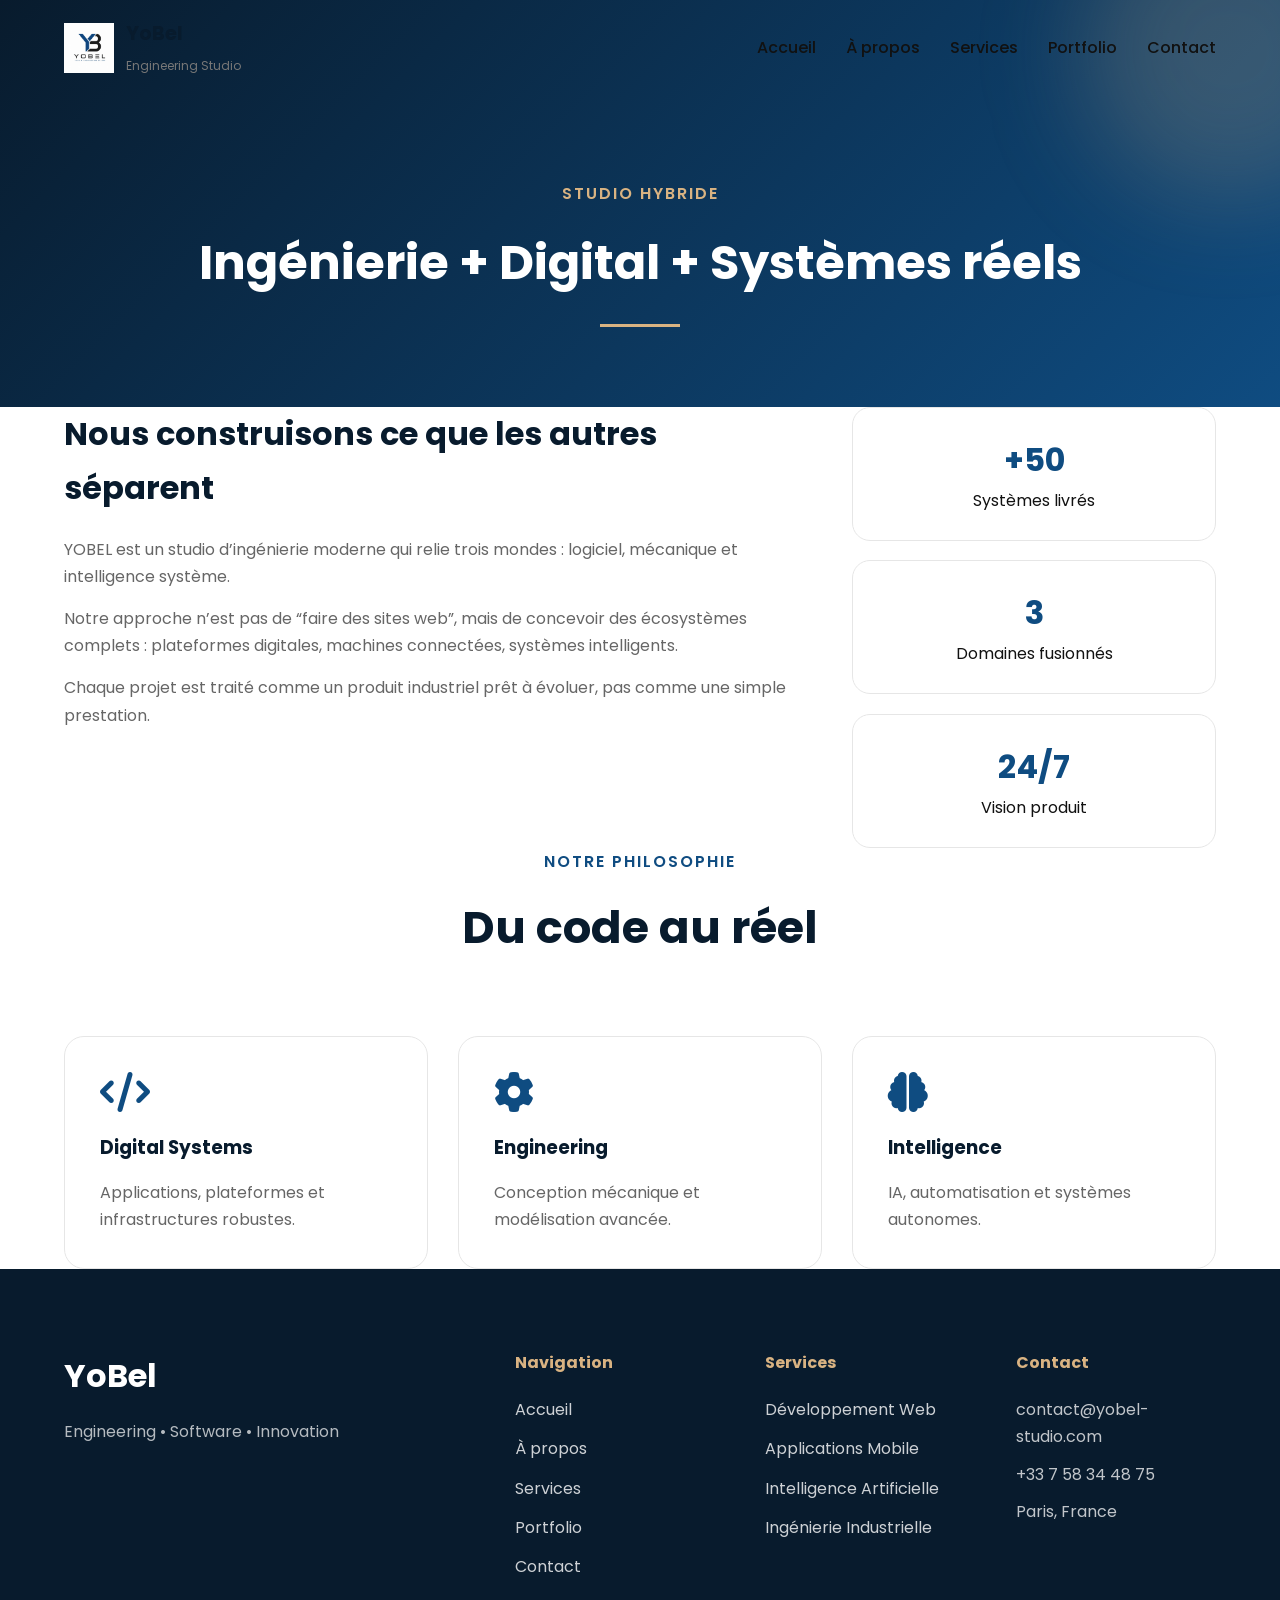
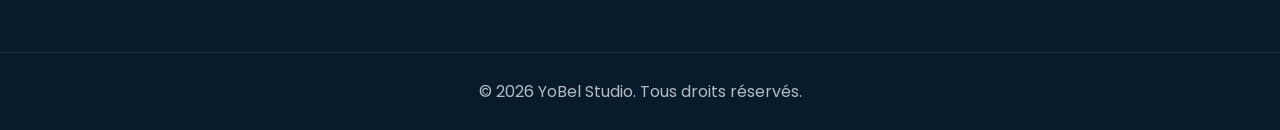
==== html/about.html @ 3b8155a0 "Initial commit" ====
<!DOCTYPE html>

<html lang="fr">

<head>

<meta charset="UTF-8">

<meta name="viewport" content="width=device-width, initial-scale=1.0">

<title>À propos | YoBel Studio</title>

<link href="https://fonts.googleapis.com/css2?family=Poppins:wght@300;400;500;600;700&display=swap" rel="stylesheet">

<link rel="stylesheet" href="https://cdnjs.cloudflare.com/ajax/libs/font-awesome/6.4.0/css/all.min.css">

<link rel="stylesheet" href="../css/style.css">

</head>

<body>

<header class="navbar">

    <div class="container nav-container">

        <a href="../index.html" class="logo">

            <div class="logo-icon">
                <img src="../img/YoBel.jpeg" alt="YoBel logo">
            </div>
            <div class="logo-text">
                <h3>YoBel</h3>
                <span>Engineering Studio</span>
            </div>

        </a>

        <div class="menu-toggle" id="mobile-menu">

            <span></span><span></span><span></span>

        </div>

        <nav class="nav-menu">

            <a href="../index.html" class="nav-link">Accueil</a>

            <a href="about.html" class="nav-link active">À propos</a>

            <a href="services.html" class="nav-link">Services</a>

            <a href="portfolio.html" class="nav-link">Portfolio</a>

            <a href="contact.html" class="nav-link contact-btn">Contact</a>

        </nav>

    </div>

</header>

<section class="page-header-section">

    <div class="container">

        <span class="section-subtitle">Studio hybride</span>

        <h2>Ingénierie + Digital + Systèmes réels</h2>

        <div class="line"></div>

    </div>

</section>

<section class="content-section">

    <div class="container about-grid">

        <div class="about-block reveal">

            <h3>Nous construisons ce que les autres séparent</h3>

            <p>YOBEL est un studio d’ingénierie moderne qui relie trois mondes : logiciel, mécanique et intelligence système.</p>

            <p>Notre approche n’est pas de “faire des sites web”, mais de concevoir des écosystèmes complets : plateformes digitales, machines connectées, systèmes intelligents.</p>

            <p>Chaque projet est traité comme un produit industriel prêt à évoluer, pas comme une simple prestation.</p>

        </div>

        <div class="stats-side">

            <div class="stat-card reveal">

                <div class="stat-num">+50</div>

                <p>Systèmes livrés</p>

            </div>

            <div class="stat-card reveal">

                <div class="stat-num">3</div>

                <p>Domaines fusionnés</p>

            </div>

            <div class="stat-card reveal">

                <div class="stat-num">24/7</div>

                <p>Vision produit</p>

            </div>

        </div>

    </div>

</section>

<section class="content-section">

    <div class="container">

        <div class="section-title">

            <span>Notre philosophie</span>

            <h2>Du code au réel</h2>

        </div>

        <div class="expertise-grid">

            <div class="expertise-card reveal">

                <i class="fa-solid fa-code"></i>

                <h3>Digital Systems</h3>

                <p>Applications, plateformes et infrastructures robustes.</p>

            </div>

            <div class="expertise-card reveal">

                <i class="fa-solid fa-gear"></i>

                <h3>Engineering</h3>

                <p>Conception mécanique et modélisation avancée.</p>

            </div>

            <div class="expertise-card reveal">

                <i class="fa-solid fa-brain"></i>

                <h3>Intelligence</h3>

                <p>IA, automatisation et systèmes autonomes.</p>

            </div>

        </div>

    </div>

</section>

<footer>

    <div class="container footer-container">

        <div class="footer-brand">

            <h2>YoBel</h2>

            <p>

                Engineering • Software • Innovation

            </p>

        </div>

        <div class="footer-links">

            <h4>Navigation</h4>

            <a href="../index.html">Accueil</a>

            <a href="about.html">À propos</a>

            <a href="services.html">Services</a>

            <a href="portfolio.html">Portfolio</a>

            <a href="contact.html">Contact</a>

        </div>

        <div class="footer-links">

            <h4>Services</h4>

            <a href="#">Développement Web</a>

            <a href="#">Applications Mobile</a>

            <a href="#">Intelligence Artificielle</a>

            <a href="#">Ingénierie Industrielle</a>

        </div>

        <div class="footer-links">

            <h4>Contact</h4>

            <p>contact@yobel-studio.com</p>

            <p>+33 7 58 34 48 75</p>

            <p>Paris, France</p>

        </div>

    </div>

    <div class="footer-bottom">

        <p>© 2026 YoBel Studio. Tous droits réservés.</p>

    </div>

</footer>

<script src="../js/main.js"></script>

</body>

</html>
---- css/style.css ----
/* =======================================================
 YOBEL ENGINEERING & DIGITAL STUDIO

   GLOBAL STYLES

======================================================= */

/* =========================

   VARIABLES

========================= */

:root{

    --primary-blue:#0F4C81;

    --secondary-blue:#163A5F;

    --dark-blue:#081B2D;

    --black:#111111;

    --dark:#1A1A1A;

    --white:#FFFFFF;

    --beige:#D9B382;

    --light-beige:#F7EBDD;

    --gray:#F5F7FA;

    --light-gray:#FAFAFA;

    --border:#E6E6E6;

    --success:#27AE60;

    --shadow-sm:0 5px 15px rgba(0,0,0,.08);

    --shadow-md:0 15px 35px rgba(0,0,0,.12);

    --shadow-lg:0 25px 50px rgba(0,0,0,.18);

    --transition:.4s ease;

    --radius:14px;

    --container:1200px;

}

/* =========================

   RESET

========================= */

*{

    margin:0;

    padding:0;

    box-sizing:border-box;

}

html{

    scroll-behavior:smooth;

}

body{

    font-family:'Poppins',sans-serif;

    background:var(--white);

    color:var(--black);

    overflow-x:hidden;

    line-height:1.7;

}

img{

    max-width:100%;

    display:block;

}

a{

    text-decoration:none;

}

ul{

    list-style:none;

}

/* =========================

   CONTAINER

========================= */

.container{

    width:90%;

    max-width:var(--container);

    margin:auto;

}

/* =========================

   LOADER

========================= */

.loader{

    position:fixed;

    inset:0;

    background:var(--dark-blue);

    display:flex;

    justify-content:center;

    align-items:center;

    z-index:99999;

    transition:1s;

}

.loader.hide{

    opacity:0;

    visibility:hidden;

}

.loader-content{

    text-align:center;

}

.loader-logo{

    width:90px;

    height:90px;

    border-radius:50%;

    display:flex;

    justify-content:center;

    align-items:center;

    margin:auto;

    background:linear-gradient(

    135deg,

    var(--primary-blue),

    var(--beige)

    );

    animation:pulse 1.5s infinite;

}

.loader-logo span{

    font-size:2rem;

    font-weight:700;

    color:white;

}

.loader h2{

    color:white;

    margin-top:15px;

    letter-spacing:5px;

}

@keyframes pulse{

    0%{

        transform:scale(1);

    }

    50%{

        transform:scale(1.1);

    }

    100%{

        transform:scale(1);

    }

}

/* =========================

   NAVBAR

========================= */

.navbar{

    position:fixed;

    top:0;

    left:0;

    width:100%;

    z-index:999;

    transition:.4s;

    padding:18px 0;

}

.navbar.scrolled{

    background:white;

    box-shadow:var(--shadow-sm);

    backdrop-filter:blur(20px);

}

.nav-container{

    display:flex;

    justify-content:space-between;

    align-items:center;

}

.logo{

    display:flex;

    align-items:center;

    gap:12px;

    color:var(--black);

}

.logo-icon{

    width:50px;

    height:50px;

    border-radius:50%;

    background:linear-gradient(

    135deg,

    var(--primary-blue),

    var(--beige)

    );

    display:flex;

    justify-content:center;

    align-items:center;

    color:white;

    font-size:1.3rem;

    font-weight:700;

}

.logo-text h3{

    font-size:1.2rem;

    color:var(--dark-blue);

}

.logo-text span{

    font-size:.75rem;

    color:#777;

}

.nav-menu{

    display:flex;

    align-items:center;

    gap:30px;

}

.nav-link{

    color:var(--black);

    font-weight:500;

    position:relative;

    transition:.3s;

}

.nav-link:hover{

    color:var(--primary-blue);

}

.nav-link::after{

    content:'';

    position:absolute;

    bottom:-5px;

    left:0;

    width:0;

    height:2px;

    background:var(--primary-blue);

    transition:.3s;

}

.nav-link:hover::after{

    width:100%;

}

.btn-nav{

    padding:12px 25px;

    background:var(--primary-blue);

    color:white;

    border-radius:30px;

    transition:.3s;

}

.btn-nav:hover{

    transform:translateY(-3px);

    box-shadow:var(--shadow-md);

}

/* =========================

   MOBILE MENU

========================= */

.menu-toggle{

    display:none;

    flex-direction:column;

    gap:5px;

    cursor:pointer;

}

.menu-toggle span{

    width:28px;

    height:3px;

    background:var(--dark-blue);

    transition:.3s;

}

/* =========================

   BUTTONS

========================= */

.btn{

    display:inline-flex;

    align-items:center;

    justify-content:center;

    gap:10px;

    padding:15px 30px;

    border-radius:50px;

    font-weight:600;

    transition:.4s;

    position:relative;

    overflow:hidden;

}

.btn::before{

    content:'';

    position:absolute;

    top:0;

    left:-100%;

    width:100%;

    height:100%;

    background:rgba(255,255,255,.15);

    transition:.5s;

}

.btn:hover::before{

    left:100%;

}

.btn-primary{

    background:linear-gradient(

    135deg,

    var(--primary-blue),

    var(--secondary-blue)

    );

    color:white;

}

.btn-primary:hover{

    transform:translateY(-4px);

    box-shadow:var(--shadow-lg);

}

.btn-secondary{

    border:2px solid var(--primary-blue);

    color:var(--primary-blue);

    background:white;

}

.btn-secondary:hover{

    background:var(--primary-blue);

    color:white;

}

/* =========================

   HERO SECTION

========================= */

.hero{

    min-height:100vh;

    display:flex;

    align-items:center;

    position:relative;

    overflow:hidden;

    padding-top:120px;

}

.hero-bg{

    position:absolute;

    inset:0;

    background:

    radial-gradient(circle at top left,

    rgba(15,76,129,.12),

    transparent 40%),

    radial-gradient(circle at bottom right,

    rgba(217,179,130,.15),

    transparent 35%);

}

.hero-container{

    display:grid;

    grid-template-columns:1fr 1fr;

    gap:80px;

    align-items:center;

}

.hero-badge{

    display:inline-block;

    padding:10px 18px;

    border-radius:30px;

    background:rgba(15,76,129,.08);

    color:var(--primary-blue);

    font-weight:600;

    margin-bottom:25px;

}

.hero-content h1{

    font-size:4rem;

    line-height:1.15;

    margin-bottom:25px;

    color:var(--dark-blue);

}

.gradient-text{

    background:linear-gradient(

    135deg,

    var(--primary-blue),

    var(--beige)

    );

    -webkit-background-clip:text;

    -webkit-text-fill-color:transparent;

}

.hero-content p{

    font-size:1.1rem;

    color:#666;

    margin-bottom:35px;

}

.hero-buttons{

    display:flex;

    gap:20px;

    margin-bottom:50px;

}

.hero-stats{

    display:flex;

    gap:50px;

}

.hero-stat h3{

    font-size:2rem;

    color:var(--primary-blue);

}

.hero-stat span{

    color:#777;

    font-size:.9rem;

}

/* =========================

   HERO VISUAL

========================= */

.hero-visual{

    position:relative;

    height:600px;

}

.orb{

    position:absolute;

    border-radius:50%;

    filter:blur(20px);

}

.orb-1{

    width:250px;

    height:250px;

    background:rgba(15,76,129,.2);

    top:50px;

    left:50px;

    animation:float 6s infinite;

}

.orb-2{

    width:180px;

    height:180px;

    background:rgba(217,179,130,.25);

    right:0;

    bottom:100px;

    animation:float 8s infinite;

}

.orb-3{

    width:120px;

    height:120px;

    background:rgba(15,76,129,.15);

    top:250px;

    right:150px;

    animation:float 5s infinite;

}

.tech-card{

    position:absolute;

    width:220px;

    background:white;

    border-radius:20px;

    padding:25px;

    box-shadow:var(--shadow-md);

    text-align:center;

    animation:float 4s infinite;

}

.tech-card i{

    font-size:2rem;

    color:var(--primary-blue);

    margin-bottom:15px;

}

.tech-card h3{

    font-size:1rem;

}

.card-2{

    right:20px;

    top:180px;

}

.card-3{

    left:120px;

    bottom:50px;

}

@keyframes float{

    0%{

        transform:translateY(0);

    }

    50%{

        transform:translateY(-20px);

    }

    100%{

        transform:translateY(0);

    }

}

/* =========================

   REVEAL ANIMATION

========================= */

.reveal{

    opacity:0;

    transform:translateY(80px);

    transition:1s ease;

}

.reveal.active{

    opacity:1;

    transform:translateY(0);

}

/* =======================================================

   PARTNERS / TECHNOLOGIES

======================================================= */

.partners{

    padding:80px 0;

    background:var(--gray);

}

.partners p{

    text-align:center;

    font-size:1.1rem;

    font-weight:600;

    color:var(--dark-blue);

    margin-bottom:40px;

}

.partners-grid{

    display:grid;

    grid-template-columns:repeat(auto-fit,minmax(140px,1fr));

    gap:20px;

}

.partners-grid div{

    background:white;

    padding:20px;

    border-radius:14px;

    text-align:center;

    font-weight:600;

    color:var(--primary-blue);

    box-shadow:var(--shadow-sm);

    transition:var(--transition);

}

.partners-grid div:hover{

    transform:translateY(-8px);

    box-shadow:var(--shadow-md);

}

/* =======================================================

   SECTION TITLE

======================================================= */

.section-title{

    text-align:center;

    margin-bottom:70px;

}

.section-title span{

    display:inline-block;

    color:var(--primary-blue);

    font-weight:600;

    margin-bottom:15px;

    text-transform:uppercase;

    letter-spacing:2px;

}

.section-title h2{

    font-size:2.8rem;

    color:var(--dark-blue);

    margin-bottom:20px;

}

.section-title p{

    max-width:700px;

    margin:auto;

    color:#666;

}

/* =======================================================

   EXPERTISES

======================================================= */

.expertise{

    padding:120px 0;

    background:white;

}

.expertise-grid{

    display:grid;

    grid-template-columns:repeat(auto-fit,minmax(280px,1fr));

    gap:30px;

}

.expertise-card{

    background:white;

    padding:35px;

    border-radius:20px;

    border:1px solid var(--border);

    transition:.4s;

    position:relative;

    overflow:hidden;

}

.expertise-card::before{

    content:"";

    position:absolute;

    top:0;

    left:0;

    width:100%;

    height:4px;

    background:linear-gradient(

    90deg,

    var(--primary-blue),

    var(--beige)

    );

    transform:scaleX(0);

    transition:.4s;

}

.expertise-card:hover::before{

    transform:scaleX(1);

}

.expertise-card:hover{

    transform:translateY(-10px);

    box-shadow:var(--shadow-lg);

}

.expertise-card i{

    font-size:2.5rem;

    color:var(--primary-blue);

    margin-bottom:20px;

}

.expertise-card h3{

    margin-bottom:15px;

    color:var(--dark-blue);

}

.expertise-card p{

    color:#666;

}

/* =======================================================

   WHY YOBEL

======================================================= */

.why-yobel{

    padding:120px 0;

    background:var(--gray);

}

.why-grid{

    display:grid;

    grid-template-columns:repeat(auto-fit,minmax(260px,1fr));

    gap:30px;

}

.why-card{

    background:white;

    padding:35px;

    border-radius:18px;

    text-align:center;

    transition:.4s;

}

.why-card:hover{

    transform:translateY(-12px);

    box-shadow:var(--shadow-lg);

}

.why-card i{

    font-size:2.7rem;

    color:var(--primary-blue);

    margin-bottom:20px;

}

.why-card h3{

    margin-bottom:15px;

    color:var(--dark-blue);

}

.why-card p{

    color:#666;

}

/* =======================================================

   PROCESS

======================================================= */

.process{

    padding:120px 0;

    background:white;

}

.timeline{

    display:grid;

    grid-template-columns:repeat(auto-fit,minmax(250px,1fr));

    gap:30px;

}

.timeline-item{

    background:var(--gray);

    padding:30px;

    border-radius:20px;

    position:relative;

    transition:.4s;

}

.timeline-item:hover{

    transform:translateY(-10px);

    background:white;

    box-shadow:var(--shadow-md);

}

.timeline-number{

    width:70px;

    height:70px;

    border-radius:50%;

    background:linear-gradient(

    135deg,

    var(--primary-blue),

    var(--secondary-blue)

    );

    color:white;

    display:flex;

    justify-content:center;

    align-items:center;

    font-size:1.4rem;

    font-weight:700;

    margin-bottom:20px;

}

.timeline-item h3{

    margin-bottom:12px;

    color:var(--dark-blue);

}

.timeline-item p{

    color:#666;

}

/* =======================================================

   STATS

======================================================= */

.stats-section{

    padding:120px 0;

    background:

    linear-gradient(

    135deg,

    var(--dark-blue),

    var(--primary-blue)

    );

    color:white;

}

.stats-grid{

    display:grid;

    grid-template-columns:repeat(auto-fit,minmax(220px,1fr));

    gap:30px;

}

.stat-box{

    text-align:center;

    padding:40px 20px;

}

.stat-box h3{

    font-size:3rem;

    margin-bottom:10px;

    color:var(--beige);

}

.stat-box p{

    font-size:1rem;

    opacity:.9;

}

/* =======================================================

   PORTFOLIO PREVIEW

======================================================= */

.portfolio-preview{

    padding:120px 0;

    background:white;

}

.portfolio-grid-home{

    display:grid;

    grid-template-columns:repeat(auto-fit,minmax(300px,1fr));

    gap:30px;

}

.portfolio-card-home{

    background:white;

    border-radius:20px;

    padding:35px;

    border:1px solid var(--border);

    transition:.4s;

}

.portfolio-card-home:hover{

    transform:translateY(-12px);

    box-shadow:var(--shadow-lg);

}

.portfolio-icon{

    width:80px;

    height:80px;

    border-radius:18px;

    background:

    linear-gradient(

    135deg,

    var(--primary-blue),

    var(--secondary-blue)

    );

    color:white;

    display:flex;

    justify-content:center;

    align-items:center;

    font-size:2rem;

    margin-bottom:25px;

}

.portfolio-card-home h3{

    margin-bottom:15px;

    color:var(--dark-blue);

}

.portfolio-card-home p{

    color:#666;

}

.center-btn{

    text-align:center;

    margin-top:50px;

}

/* =======================================================

   TESTIMONIALS

======================================================= */

.testimonials{

    padding:120px 0;

    background:var(--gray);

}

.testimonial-slider{

    max-width:800px;

    margin:auto;

    text-align:center;

    position:relative;

}

.testimonial{

    display:none;

    background:white;

    padding:50px;

    border-radius:20px;

    box-shadow:var(--shadow-md);

}

.testimonial.active{

    display:block;

    animation:fadeIn .7s ease;

}

.testimonial p{

    font-size:1.2rem;

    color:#444;

    margin-bottom:25px;

    font-style:italic;

}

.testimonial h4{

    color:var(--primary-blue);

}

@keyframes fadeIn{

    from{

        opacity:0;

        transform:translateY(20px);

    }

    to{

        opacity:1;

        transform:translateY(0);

    }

}

/* =======================================================

   CTA

======================================================= */

.cta-section{

    padding:120px 0;

    background:white;

}

.cta-box{

    background:

    linear-gradient(

    135deg,

    var(--dark-blue),

    var(--primary-blue)

    );

    padding:80px;

    border-radius:30px;

    text-align:center;

    color:white;

}

.cta-box h2{

    font-size:3rem;

    margin-bottom:20px;

}

.cta-box p{

    max-width:700px;

    margin:auto;

    margin-bottom:35px;

    opacity:.9;

}

/* =======================================================

   FOOTER

======================================================= */

footer{

    background:var(--dark-blue);

    color:white;

    padding-top:80px;

}

.footer-container{

    display:grid;

    grid-template-columns:

    2fr

    1fr

    1fr

    1fr;

    gap:50px;

}

.footer-brand h2{

    color:white;

    margin-bottom:15px;

    font-size:2rem;

}

.footer-brand p{

    color:rgba(255,255,255,.7);

}

.footer-links h4{

    margin-bottom:20px;

    color:var(--beige);

}

.footer-links a{

    display:block;

    color:rgba(255,255,255,.8);

    margin-bottom:12px;

    transition:.3s;

}

.footer-links a:hover{

    color:var(--beige);

    padding-left:5px;

}

.footer-links p{

    color:rgba(255,255,255,.75);

    margin-bottom:10px;

}

.footer-bottom{

    text-align:center;

    margin-top:60px;

    border-top:1px solid rgba(255,255,255,.1);

    padding:25px;

    color:rgba(255,255,255,.7);

}

/* =======================================================

   PAGE HEADER (ABOUT / SERVICES / PORTFOLIO / CONTACT)

======================================================= */

.page-header-section{

    padding:180px 0 80px;

    background:

    linear-gradient(

    135deg,

    var(--dark-blue),

    var(--primary-blue)

    );

    color:white;

    text-align:center;

    position:relative;

    overflow:hidden;

}

.page-header-section::before{

    content:"";

    position:absolute;

    width:300px;

    height:300px;

    background:rgba(217,179,130,.2);

    top:-100px;

    right:-100px;

    border-radius:50%;

    filter:blur(50px);

}

.page-header-section h2{

    font-size:3rem;

    margin-top:15px;

}

.section-subtitle{

    color:var(--beige);

    font-weight:600;

    letter-spacing:2px;

    text-transform:uppercase;

}

.line{

    width:80px;

    height:3px;

    background:var(--beige);

    margin:20px auto 0;

}

/* =======================================================

   ABOUT PAGE

======================================================= */

.about-grid{

    display:grid;

    grid-template-columns:2fr 1fr;

    gap:60px;

    align-items:start;

}

.about-block h3{

    font-size:2rem;

    margin-bottom:20px;

    color:var(--dark-blue);

}

.about-block p{

    color:#666;

    margin-bottom:15px;

}

.stats-side{

    display:grid;

    gap:20px;

}

.stat-card{

    background:white;

    border:1px solid var(--border);

    padding:25px;

    border-radius:18px;

    text-align:center;

    transition:.4s;

}

.stat-card:hover{

    transform:translateY(-8px);

    box-shadow:var(--shadow-md);

}

.stat-num{

    font-size:2rem;

    font-weight:700;

    color:var(--primary-blue);

}

/* =======================================================

   TEAM CARDS

======================================================= */

.team-grid{

    display:grid;

    grid-template-columns:repeat(auto-fit,minmax(280px,1fr));

    gap:30px;

}

.team-card{

    background:var(--gray);

    padding:30px;

    border-radius:20px;

    text-align:center;

    transition:.4s;

    border:1px solid var(--border);

}

.team-card:hover{

    transform:translateY(-10px);

    box-shadow:var(--shadow-lg);

}

.team-avatar{

    width:80px;

    height:80px;

    border-radius:50%;

    margin:auto;

    background:linear-gradient(

    135deg,

    var(--primary-blue),

    var(--beige)

    );

    display:flex;

    align-items:center;

    justify-content:center;

    font-size:2rem;

    color:white;

    margin-bottom:20px;

}

/* =======================================================

   SERVICES PAGE

======================================================= */

.services-modern-grid{

    display:grid;

    grid-template-columns:repeat(auto-fit,minmax(300px,1fr));

    gap:30px;

}

.service-card-premium{

    background:white;

    border:1px solid var(--border);

    padding:40px;

    border-radius:25px;

    transition:.4s;

    position:relative;

    overflow:hidden;

}

.service-card-premium::before{

    content:"";

    position:absolute;

    top:0;

    left:0;

    width:100%;

    height:4px;

    background:linear-gradient(

    90deg,

    var(--primary-blue),

    var(--beige)

    );

}

.service-card-premium:hover{

    transform:translateY(-12px);

    box-shadow:var(--shadow-lg);

}

.service-icon-wrapper{

    width:70px;

    height:70px;

    border-radius:18px;

    background:var(--gray);

    display:flex;

    align-items:center;

    justify-content:center;

    margin-bottom:20px;

}

.service-icon-wrapper i{

    font-size:2rem;

    color:var(--primary-blue);

}

.service-tag{

    font-size:.8rem;

    color:var(--primary-blue);

    font-weight:600;

    text-transform:uppercase;

    letter-spacing:1px;

}

.service-card-premium h3{

    margin:15px 0;

    color:var(--dark-blue);

}

.service-features{

    margin-top:20px;

}

.service-features li{

    margin-bottom:10px;

    color:#666;

}

.service-features i{

    color:var(--success);

    margin-right:8px;

}

/* =======================================================

   PORTFOLIO GRID (PAGE)

======================================================= */

.portfolio-grid{

    display:grid;

    grid-template-columns:repeat(auto-fit,minmax(300px,1fr));

    gap:30px;

}

.portfolio-card{

    background:white;

    border-radius:20px;

    overflow:hidden;

    border:1px solid var(--border);

    transition:.4s;

}

.portfolio-card:hover{

    transform:translateY(-10px);

    box-shadow:var(--shadow-lg);

}

.portfolio-img{

    height:180px;

    display:flex;

    align-items:center;

    justify-content:center;

    font-size:3rem;

    color:white;

}

.bg-tech{

    background:linear-gradient(135deg,var(--primary-blue),#1d6fa5);

}

.bg-mech{

    background:linear-gradient(135deg,#444,#222);

}

.bg-hybrid{

    background:linear-gradient(135deg,var(--beige),#b88a5a);

}

.portfolio-info{

    padding:25px;

}

.project-tag{

    font-size:.75rem;

    color:var(--primary-blue);

    font-weight:600;

}

.portfolio-info h3{

    margin:10px 0;

    color:var(--dark-blue);

}

.portfolio-info p{

    color:#666;

}

.stack-tech{

    display:inline-block;

    margin-top:15px;

    font-size:.8rem;

    color:#777;

}

/* =======================================================

   CTA SECTION (GLOBAL)

======================================================= */

.cta-section{

    padding:120px 0;

    text-align:center;

}

.cta-actions{

    margin-top:30px;

    display:flex;

    justify-content:center;

    gap:20px;

}

/* =======================================================

   CONTACT BASIC STRUCTURE

======================================================= */

.contact-grid{

    display:grid;

    grid-template-columns:1fr 1fr;

    gap:50px;

}

.contact-info{

    display:flex;

    flex-direction:column;

    gap:20px;

}

.info-box{

    background:var(--gray);

    padding:25px;

    border-radius:18px;

    border:1px solid var(--border);

}

.info-box i{

    color:var(--primary-blue);

    font-size:1.5rem;

    margin-bottom:10px;

}

/* =======================================================

   FORM BASE

======================================================= */

form{

    display:flex;

    flex-direction:column;

    gap:20px;

}

input,textarea,select{

    width:100%;

    padding:14px 18px;

    border:1px solid var(--border);

    border-radius:12px;

    font-family:'Poppins',sans-serif;

    outline:none;

    transition:.3s;

}

input:focus,textarea:focus,select:focus{

    border-color:var(--primary-blue);

    box-shadow:0 0 0 4px rgba(15,76,129,.1);

}

/* =======================================================

   REVEAL BASE (SAFE EXTENSION)

======================================================= */

.reveal{

    opacity:0;

    transform:translateY(60px);

    transition:1s ease;

}

.reveal.active{

    opacity:1;

    transform:translateY(0);

}

/* =======================================================

   RESPONSIVE TABLET (<= 1024px)

======================================================= */

@media (max-width: 1024px){

    .hero-container{

        grid-template-columns:1fr;

        text-align:center;

        gap:50px;

    }

    .hero-content h1{

        font-size:3rem;

    }

    .hero-buttons{

        justify-content:center;

        flex-wrap:wrap;

    }

    .hero-stats{

        justify-content:center;

        flex-wrap:wrap;

        gap:30px;

    }

    .about-grid{

        grid-template-columns:1fr;

    }

    .contact-grid{

        grid-template-columns:1fr;

    }

    .footer-container{

        grid-template-columns:1fr 1fr;

    }

}

/* =======================================================

   MOBILE (<= 768px)

======================================================= */

@media (max-width: 768px){

    /* NAVBAR MOBILE */

    .nav-menu{

        position:fixed;

        top:0;

        right:-100%;

        width:70%;

        height:100vh;

        background:white;

        flex-direction:column;

        justify-content:center;

        gap:30px;

        transition:.4s;

        box-shadow:var(--shadow-lg);

    }

    .nav-menu.active{

        right:0;

    }

    .menu-toggle{

        display:flex;

    }

    .hero-content h1{

        font-size:2.3rem;

    }

    .hero-visual{

        display:none;

    }

    .section-title h2{

        font-size:2rem;

    }

    .cta-box h2{

        font-size:2rem;

    }

    .cta-box{

        padding:40px 25px;

    }

    .footer-container{

        grid-template-columns:1fr;

        text-align:center;

    }

    .hero-stats{

        flex-direction:column;

    }

}

/* =======================================================

   SMALL MOBILE (<= 480px)

======================================================= */

@media (max-width: 480px){

    .hero-content h1{

        font-size:1.8rem;

    }

    .btn{

        width:100%;

        justify-content:center;

    }

    .hero-buttons{

        flex-direction:column;

    }

    .expertise-grid,

    .why-grid,

    .timeline,

    .portfolio-grid,

    .services-modern-grid{

        grid-template-columns:1fr;

    }

}

/* =======================================================

   MOBILE MENU ANIMATION

======================================================= */

.menu-toggle.active span:nth-child(1){

    transform:rotate(45deg) translate(5px,5px);

}

.menu-toggle.active span:nth-child(2){

    opacity:0;

}

.menu-toggle.active span:nth-child(3){

    transform:rotate(-45deg) translate(6px,-6px);

}

/* =======================================================

   SCROLL EFFECT IMPROVEMENTS

======================================================= */

html{

    scroll-behavior:smooth;

}

body{

    overflow-x:hidden;

}

/* =======================================================

   EXTRA PREMIUM TOUCH

======================================================= */

::selection{

    background:var(--primary-blue);

    color:white;

}

::-webkit-scrollbar{

    width:8px;

}

::-webkit-scrollbar-track{

    background:var(--gray);

}

::-webkit-scrollbar-thumb{

    background:var(--primary-blue);

    border-radius:10px;

}

/* =======================================================

   BUTTON MICRO INTERACTIONS

======================================================= */

.btn:active{

    transform:scale(0.97);

}

/* =======================================================

   FINAL POLISH ANIMATIONS

======================================================= */

@keyframes fadeUp{

    from{

        opacity:0;

        transform:translateY(30px);

    }

    to{

        opacity:1;

        transform:translateY(0);

    }

}

.fade-up{

    animation:fadeUp 0.8s ease forwards;

}

/* =======================================================

   DARK TOUCH HOVER ENHANCEMENT

======================================================= */

.expertise-card,

.service-card-premium,

.portfolio-card,

.why-card,

.timeline-item,

.stat-card{

    will-change:transform;

}
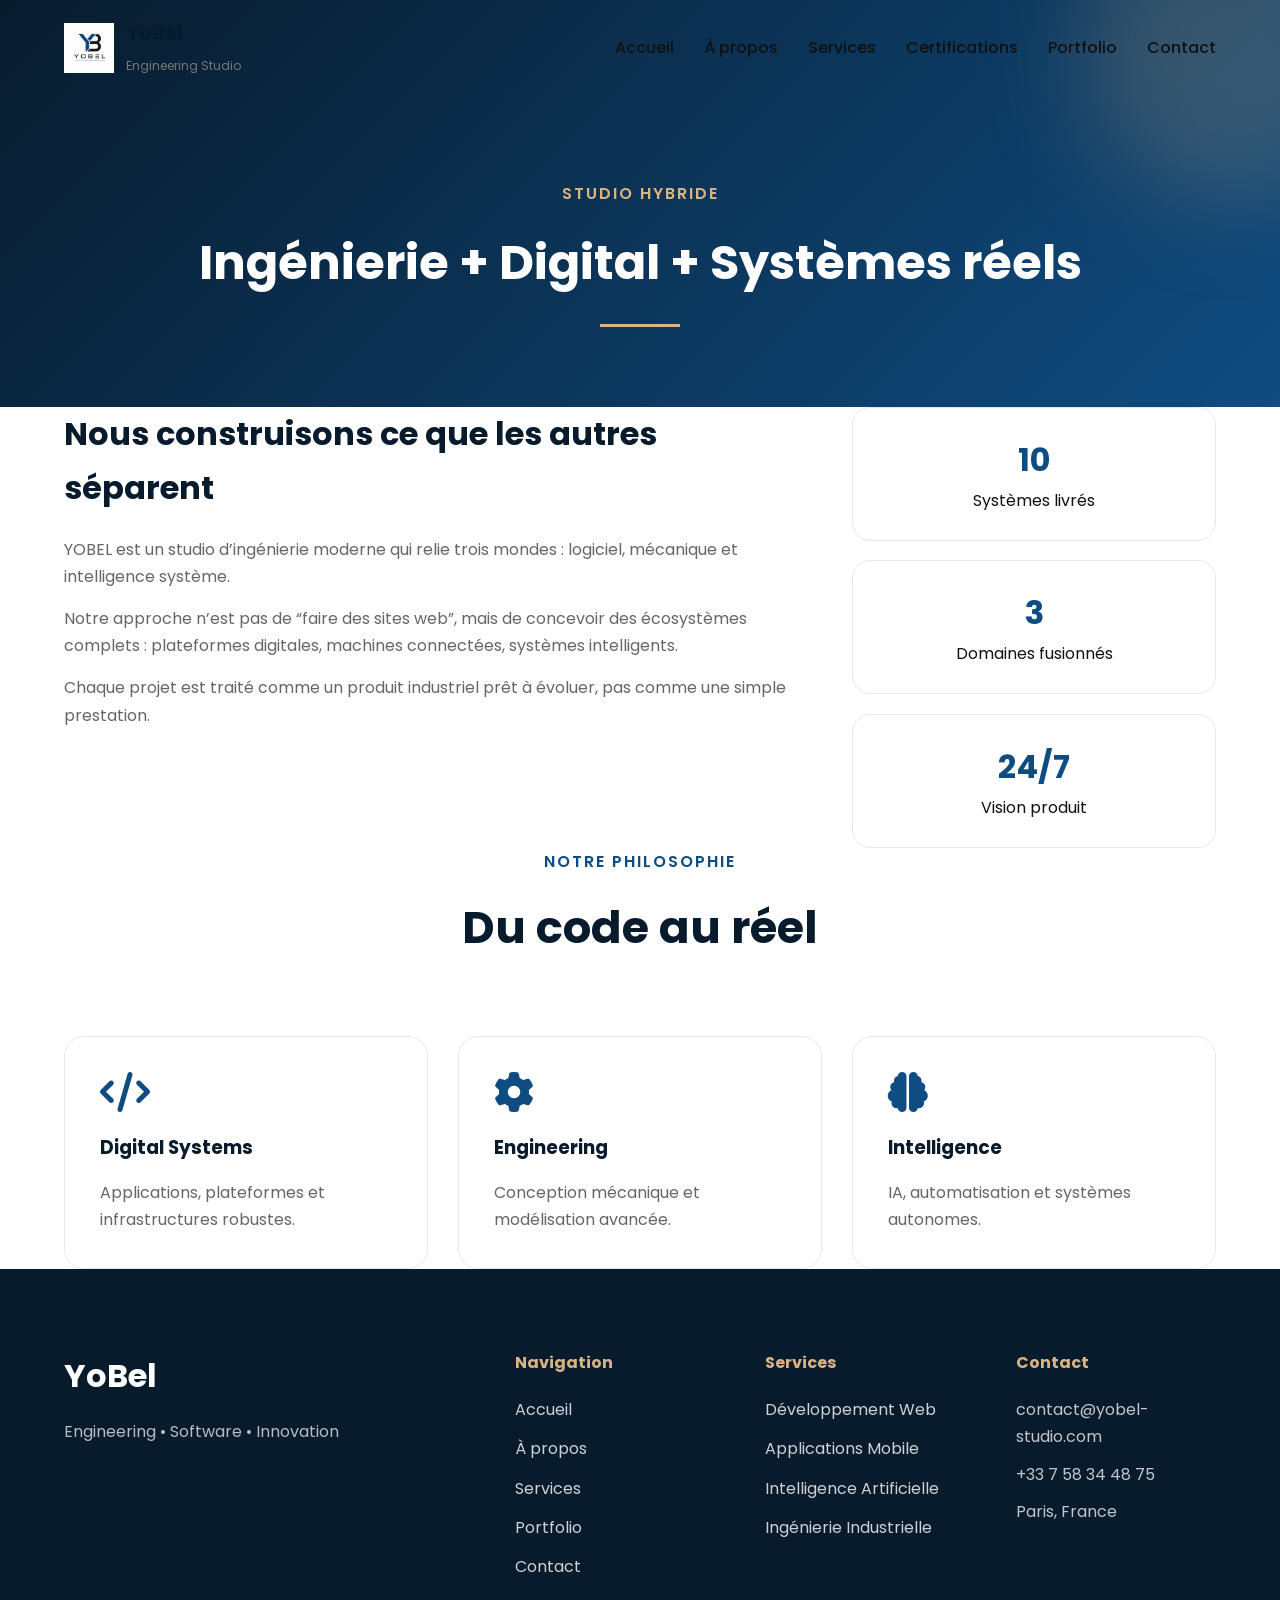
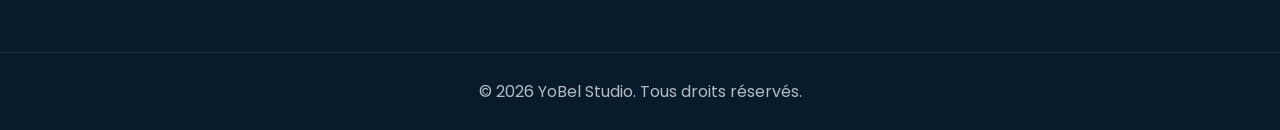
==== commit b9961431: "nouveau changement" ====
--- a/html/about.html
+++ b/html/about.html
@@ -50,6 +50,8 @@
 
             <a href="services.html" class="nav-link">Services</a>
 
+            <a href="certifications.html" class="nav-link">Certifications</a>
+
             <a href="portfolio.html" class="nav-link">Portfolio</a>
 
             <a href="contact.html" class="nav-link contact-btn">Contact</a>
@@ -94,7 +96,7 @@
 
             <div class="stat-card reveal">
 
-                <div class="stat-num">+50</div>
+                <div class="stat-num">10</div>
 
                 <p>Systèmes livrés</p>
 
--- a/css/style.css
+++ b/css/style.css
@@ -2293,6 +2293,196 @@
 
 }
 
+/* Portfolio Link Styles */
+
+.portfolio-img {
+
+    position: relative;
+
+    overflow: hidden;
+
+    background-size: cover;
+
+    background-position: center;
+
+}
+
+.portfolio-img img {
+
+    width: 100%;
+
+    height: 100%;
+
+    object-fit: cover;
+
+    transition: transform 0.4s ease;
+
+}
+
+.portfolio-card:hover .portfolio-img img {
+
+    transform: scale(1.05);
+
+}
+
+.portfolio-link {
+
+    display: inline-flex;
+
+    align-items: center;
+
+    gap: 8px;
+
+    color: var(--primary-blue);
+
+    font-weight: 600;
+
+    margin-top: 12px;
+
+    transition: all 0.3s ease;
+
+}
+
+.portfolio-link:hover {
+
+    gap: 12px;
+
+    color: var(--secondary-blue);
+
+}
+
+.portfolio-link i {
+
+    font-size: 0.8rem;
+
+    transition: transform 0.3s ease;
+
+}
+
+.portfolio-link:hover i {
+
+    transform: translateX(3px);
+
+}
+
+/* Certifications Styles */
+
+.certifications-year {
+
+    margin-bottom: 60px;
+
+}
+
+.year-title {
+
+    font-size: 2rem;
+
+    color: var(--primary-blue);
+
+    margin-bottom: 30px;
+
+    padding-bottom: 15px;
+
+    border-bottom: 3px solid var(--beige);
+
+    display: inline-block;
+
+}
+
+.certifications-grid {
+
+    display: grid;
+
+    grid-template-columns: repeat(auto-fit, minmax(280px, 1fr));
+
+    gap: 30px;
+
+}
+
+.certification-card {
+
+    background: white;
+
+    border-radius: 20px;
+
+    overflow: hidden;
+
+    border: 1px solid var(--border);
+
+    transition: all 0.4s ease;
+
+}
+
+.certification-card:hover {
+
+    transform: translateY(-10px);
+
+    box-shadow: var(--shadow-lg);
+
+}
+
+.cert-image {
+
+    width: 100%;
+
+    height: 220px;
+
+    overflow: hidden;
+
+    background: linear-gradient(135deg, var(--primary-blue), #1d6fa5);
+
+    display: flex;
+
+    align-items: center;
+
+    justify-content: center;
+
+}
+
+.cert-image img {
+
+    width: 100%;
+
+    height: 100%;
+
+    object-fit: cover;
+
+    transition: transform 0.4s ease;
+
+}
+
+.certification-card:hover .cert-image img {
+
+    transform: scale(1.05);
+
+}
+
+.cert-info {
+
+    padding: 25px;
+
+}
+
+.cert-info h4 {
+
+    color: var(--primary-blue);
+
+    margin-bottom: 10px;
+
+    font-size: 1.1rem;
+
+}
+
+.cert-info p {
+
+    color: var(--black);
+
+    font-size: 0.95rem;
+
+    line-height: 1.6;
+
+}
+
 /* =======================================================
 
    RESPONSIVE TABLET (<= 1024px)
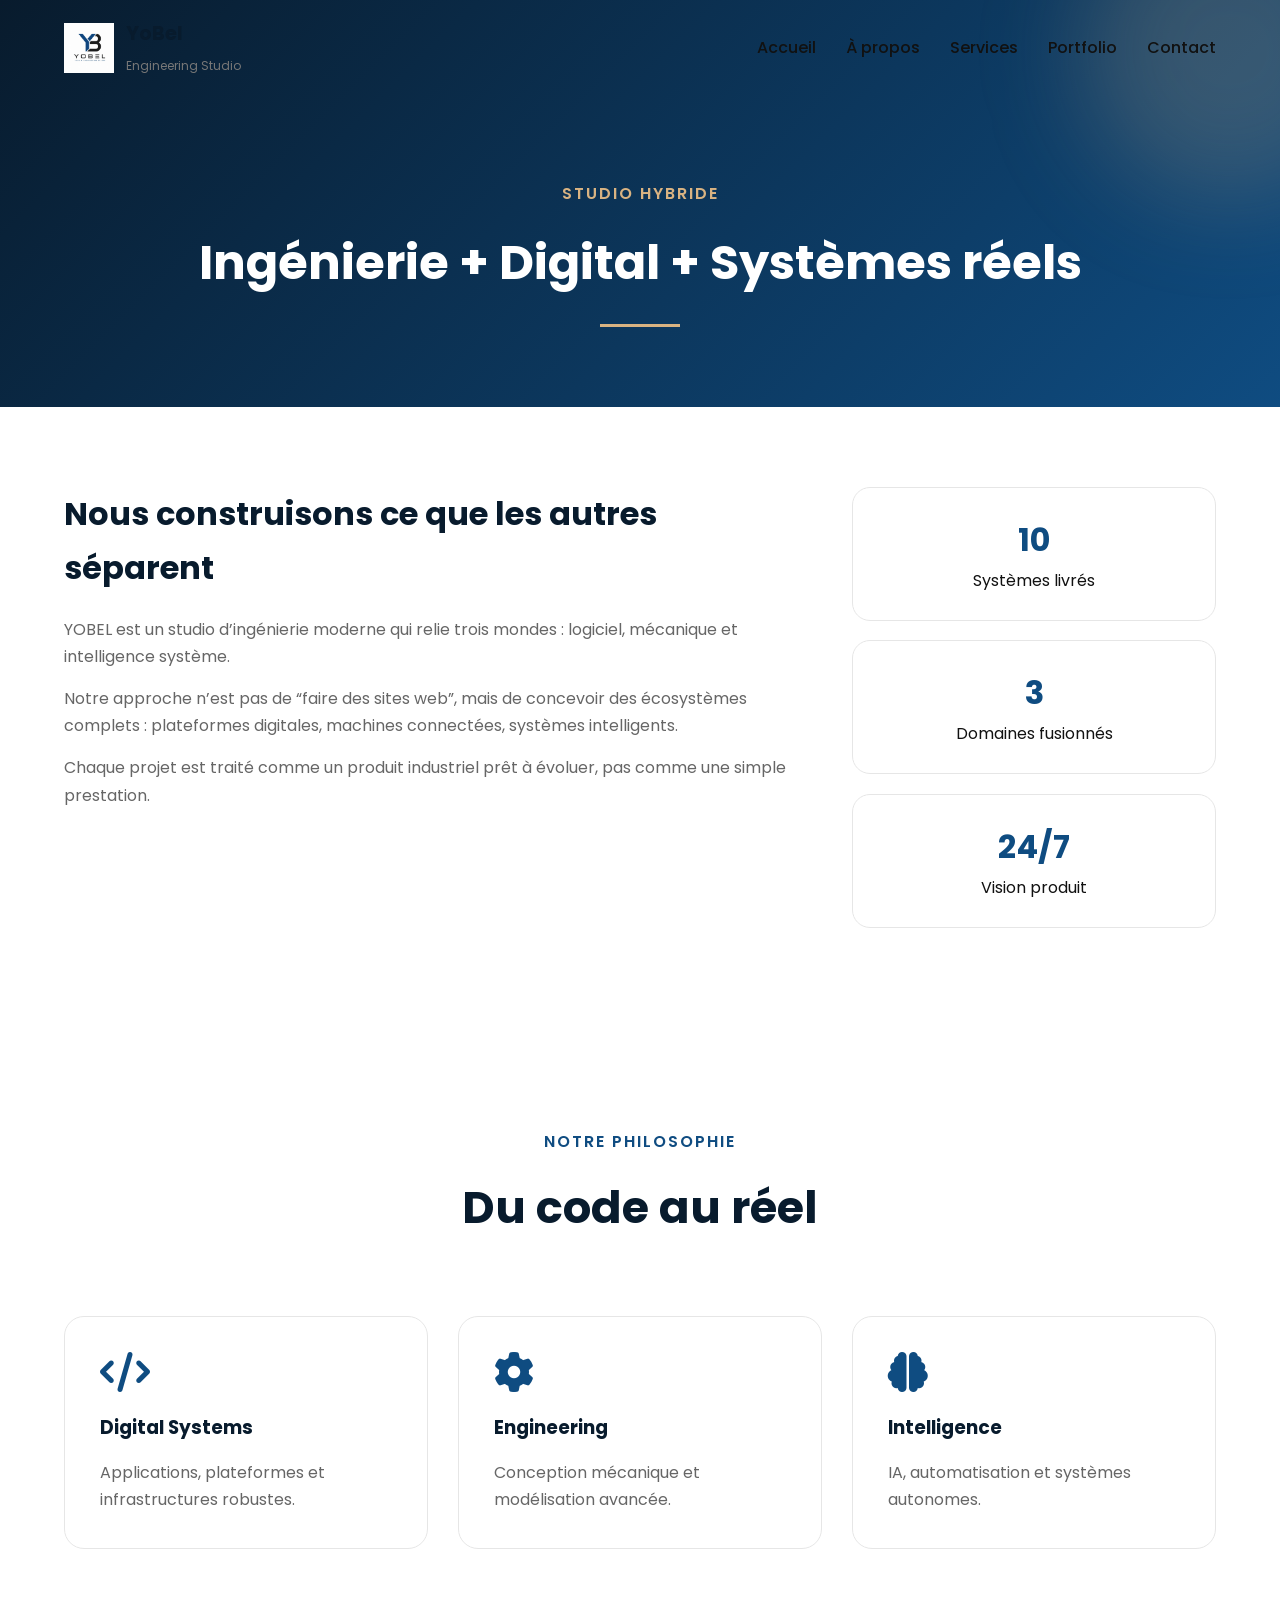
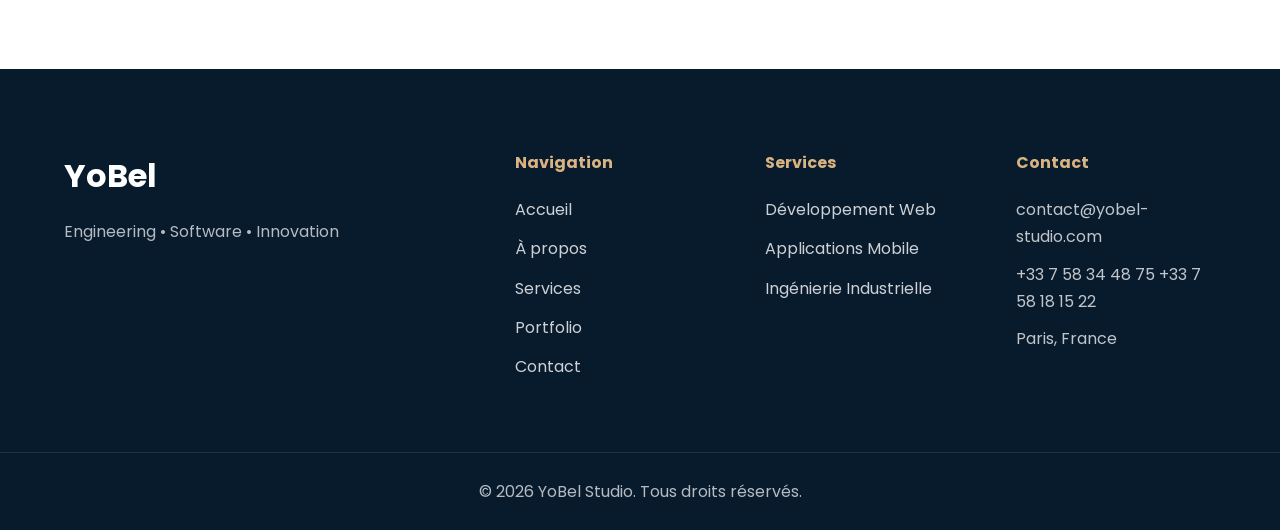
==== commit 062960f0: "commit" ====
--- a/html/about.html
+++ b/html/about.html
@@ -50,7 +50,7 @@
 
             <a href="services.html" class="nav-link">Services</a>
 
-            <a href="certifications.html" class="nav-link">Certifications</a>
+            <!-- <a href="certifications.html" class="nav-link">Certifications</a> -->
 
             <a href="portfolio.html" class="nav-link">Portfolio</a>
 
@@ -214,8 +214,6 @@
 
             <a href="#">Applications Mobile</a>
 
-            <a href="#">Intelligence Artificielle</a>
-
             <a href="#">Ingénierie Industrielle</a>
 
         </div>
@@ -226,7 +224,7 @@
 
             <p>contact@yobel-studio.com</p>
 
-            <p>+33 7 58 34 48 75</p>
+            <p>+33 7 58 34 48 75  +33 7 58 18 15 22</p>
 
             <p>Paris, France</p>
 
--- a/css/style.css
+++ b/css/style.css
@@ -431,6 +431,8 @@
 
     cursor:pointer;
 
+    padding:10px;
+
 }
 
 .menu-toggle span{
@@ -441,2386 +443,2737 @@
 
     background:var(--dark-blue);
 
+    transition:.4s cubic-bezier(0.68, -0.55, 0.265, 1.55);
+
+    transform-origin:center;
+
+    border-radius:2px;
+
+}
+
+/* =========================
+
+   BUTTONS
+
+========================= */
+
+.btn{
+
+    display:inline-flex;
+
+    align-items:center;
+
+    justify-content:center;
+
+    gap:10px;
+
+    padding:15px 30px;
+
+    border-radius:50px;
+
+    font-weight:600;
+
+    transition:.4s;
+
+    position:relative;
+
+    overflow:hidden;
+
+}
+
+.btn::before{
+
+    content:'';
+
+    position:absolute;
+
+    top:0;
+
+    left:-100%;
+
+    width:100%;
+
+    height:100%;
+
+    background:rgba(255,255,255,.15);
+
+    transition:.5s;
+
+}
+
+.btn:hover::before{
+
+    left:100%;
+
+}
+
+.btn-primary{
+
+    background:linear-gradient(
+
+    135deg,
+
+    var(--primary-blue),
+
+    var(--secondary-blue)
+
+    );
+
+    color:white;
+
+}
+
+.btn-primary:hover{
+
+    transform:translateY(-4px);
+
+    box-shadow:var(--shadow-lg);
+
+}
+
+.btn-secondary{
+
+    border:2px solid var(--primary-blue);
+
+    color:var(--primary-blue);
+
+    background:white;
+
+}
+
+.btn-secondary:hover{
+
+    background:var(--primary-blue);
+
+    color:white;
+
+}
+
+/* =========================
+
+   HERO SECTION
+
+========================= */
+
+.hero{
+
+    min-height:100vh;
+
+    display:flex;
+
+    align-items:center;
+
+    position:relative;
+
+    overflow:hidden;
+
+    padding-top:120px;
+
+}
+
+.hero-bg{
+
+    position:absolute;
+
+    inset:0;
+
+    background:
+
+    radial-gradient(circle at top left,
+
+    rgba(15,76,129,.12),
+
+    transparent 40%),
+
+    radial-gradient(circle at bottom right,
+
+    rgba(217,179,130,.15),
+
+    transparent 35%);
+
+}
+
+.hero-container{
+
+    display:grid;
+
+    grid-template-columns:1fr 1fr;
+
+    gap:80px;
+
+    align-items:center;
+
+}
+
+.hero-badge{
+
+    display:inline-block;
+
+    padding:10px 18px;
+
+    border-radius:30px;
+
+    background:rgba(15,76,129,.08);
+
+    color:var(--primary-blue);
+
+    font-weight:600;
+
+    margin-bottom:25px;
+
+}
+
+.hero-content h1{
+
+    font-size:4rem;
+
+    line-height:1.15;
+
+    margin-bottom:25px;
+
+    color:var(--dark-blue);
+
+}
+
+.gradient-text{
+
+    background:linear-gradient(
+
+    135deg,
+
+    var(--primary-blue),
+
+    var(--beige)
+
+    );
+
+    -webkit-background-clip:text;
+
+    -webkit-text-fill-color:transparent;
+
+}
+
+.hero-content p{
+
+    font-size:1.1rem;
+
+    color:#666;
+
+    margin-bottom:35px;
+
+}
+
+.hero-buttons{
+
+    display:flex;
+
+    gap:20px;
+
+    margin-bottom:50px;
+
+}
+
+.hero-stats{
+
+    display:flex;
+
+    gap:50px;
+
+}
+
+.hero-stat h3{
+
+    font-size:2rem;
+
+    color:var(--primary-blue);
+
+}
+
+.hero-stat span{
+
+    color:#777;
+
+    font-size:.9rem;
+
+}
+
+/* =========================
+
+   HERO VISUAL
+
+========================= */
+
+.hero-visual{
+
+    position:relative;
+
+    height:600px;
+
+}
+
+.orb{
+
+    position:absolute;
+
+    border-radius:50%;
+
+    filter:blur(20px);
+
+}
+
+.orb-1{
+
+    width:250px;
+
+    height:250px;
+
+    background:rgba(15,76,129,.2);
+
+    top:50px;
+
+    left:50px;
+
+    animation:float 6s infinite;
+
+}
+
+.orb-2{
+
+    width:180px;
+
+    height:180px;
+
+    background:rgba(217,179,130,.25);
+
+    right:0;
+
+    bottom:100px;
+
+    animation:float 8s infinite;
+
+}
+
+.orb-3{
+
+    width:120px;
+
+    height:120px;
+
+    background:rgba(15,76,129,.15);
+
+    top:250px;
+
+    right:150px;
+
+    animation:float 5s infinite;
+
+}
+
+.tech-card{
+
+    position:absolute;
+
+    width:220px;
+
+    background:white;
+
+    border-radius:20px;
+
+    padding:25px;
+
+    box-shadow:var(--shadow-md);
+
+    text-align:center;
+
+    animation:float 4s infinite;
+
+}
+
+.tech-card i{
+
+    font-size:2rem;
+
+    color:var(--primary-blue);
+
+    margin-bottom:15px;
+
+}
+
+.tech-card h3{
+
+    font-size:1rem;
+
+}
+
+.card-2{
+
+    right:20px;
+
+    top:180px;
+
+}
+
+.card-3{
+
+    left:120px;
+
+    bottom:50px;
+
+}
+
+@keyframes float{
+
+    0%{
+
+        transform:translateY(0);
+
+    }
+
+    50%{
+
+        transform:translateY(-20px);
+
+    }
+
+    100%{
+
+        transform:translateY(0);
+
+    }
+
+}
+
+/* =========================
+
+   REVEAL ANIMATION
+
+========================= */
+
+.reveal{
+
+    opacity:0;
+
+    transform:translateY(60px);
+
+    transition:1s ease;
+
+}
+
+.reveal.active{
+
+    opacity:1;
+
+    transform:translateY(0);
+
+}
+
+/* =======================================================
+
+   PARTNERS / TECHNOLOGIES
+
+======================================================= */
+
+.partners{
+
+    padding:80px 0;
+
+    background:var(--gray);
+
+}
+
+.partners p{
+
+    text-align:center;
+
+    font-size:1.1rem;
+
+    font-weight:600;
+
+    color:var(--dark-blue);
+
+    margin-bottom:40px;
+
+}
+
+.partners-grid{
+
+    display:grid;
+
+    grid-template-columns:repeat(auto-fit,minmax(140px,1fr));
+
+    gap:20px;
+
+}
+
+.partners-grid div{
+
+    background:white;
+
+    padding:20px;
+
+    border-radius:14px;
+
+    text-align:center;
+
+    font-weight:600;
+
+    color:var(--primary-blue);
+
+    box-shadow:var(--shadow-sm);
+
+    transition:var(--transition);
+
+}
+
+.partners-grid div:hover{
+
+    transform:translateY(-8px);
+
+    box-shadow:var(--shadow-md);
+
+}
+
+/* =======================================================
+
+   SECTION TITLE
+
+======================================================= */
+
+.section-title{
+
+    text-align:center;
+
+    margin-bottom:70px;
+
+}
+
+.section-title span{
+
+    display:inline-block;
+
+    color:var(--primary-blue);
+
+    font-weight:600;
+
+    margin-bottom:15px;
+
+    text-transform:uppercase;
+
+    letter-spacing:2px;
+
+}
+
+.section-title h2{
+
+    font-size:2.8rem;
+
+    color:var(--dark-blue);
+
+    margin-bottom:20px;
+
+}
+
+.section-title p{
+
+    max-width:700px;
+
+    margin:auto;
+
+    color:#666;
+
+}
+
+/* =======================================================
+
+   EXPERTISES
+
+======================================================= */
+
+.expertise{
+
+    padding:120px 0;
+
+    background:white;
+
+}
+
+.expertise-grid{
+
+    display:grid;
+
+    grid-template-columns:repeat(auto-fit,minmax(280px,1fr));
+
+    gap:30px;
+
+}
+
+.expertise-card{
+
+    background:white;
+
+    padding:35px;
+
+    border-radius:20px;
+
+    border:1px solid var(--border);
+
+    transition:.4s;
+
+    position:relative;
+
+    overflow:hidden;
+
+}
+
+.expertise-card::before{
+
+    content:"";
+
+    position:absolute;
+
+    top:0;
+
+    left:0;
+
+    width:100%;
+
+    height:4px;
+
+    background:linear-gradient(
+
+    90deg,
+
+    var(--primary-blue),
+
+    var(--beige)
+
+    );
+
+    transform:scaleX(0);
+
+    transition:.4s;
+
+}
+
+.expertise-card:hover::before{
+
+    transform:scaleX(1);
+
+}
+
+.expertise-card:hover{
+
+    transform:translateY(-10px);
+
+    box-shadow:var(--shadow-lg);
+
+}
+
+.expertise-card i{
+
+    font-size:2.5rem;
+
+    color:var(--primary-blue);
+
+    margin-bottom:20px;
+
+}
+
+.expertise-card h3{
+
+    margin-bottom:15px;
+
+    color:var(--dark-blue);
+
+}
+
+.expertise-card p{
+
+    color:#666;
+
+}
+
+/* =======================================================
+
+   WHY YOBEL
+
+======================================================= */
+
+.why-yobel{
+
+    padding:120px 0;
+
+    background:var(--gray);
+
+}
+
+.why-grid{
+
+    display:grid;
+
+    grid-template-columns:repeat(auto-fit,minmax(260px,1fr));
+
+    gap:30px;
+
+}
+
+.why-card{
+
+    background:white;
+
+    padding:35px;
+
+    border-radius:18px;
+
+    text-align:center;
+
+    transition:.4s;
+
+}
+
+.why-card:hover{
+
+    transform:translateY(-12px);
+
+    box-shadow:var(--shadow-lg);
+
+}
+
+.why-card i{
+
+    font-size:2.7rem;
+
+    color:var(--primary-blue);
+
+    margin-bottom:20px;
+
+}
+
+.why-card h3{
+
+    margin-bottom:15px;
+
+    color:var(--dark-blue);
+
+}
+
+.why-card p{
+
+    color:#666;
+
+}
+
+/* =======================================================
+
+   PROCESS
+
+======================================================= */
+
+.process{
+
+    padding:120px 0;
+
+    background:white;
+
+}
+
+.timeline{
+
+    display:grid;
+
+    grid-template-columns:repeat(auto-fit,minmax(250px,1fr));
+
+    gap:30px;
+
+}
+
+.timeline-item{
+
+    background:var(--gray);
+
+    padding:30px;
+
+    border-radius:20px;
+
+    position:relative;
+
+    transition:.4s;
+
+}
+
+.timeline-item:hover{
+
+    transform:translateY(-10px);
+
+    background:white;
+
+    box-shadow:var(--shadow-md);
+
+}
+
+.timeline-number{
+
+    width:70px;
+
+    height:70px;
+
+    border-radius:50%;
+
+    background:linear-gradient(
+
+    135deg,
+
+    var(--primary-blue),
+
+    var(--secondary-blue)
+
+    );
+
+    color:white;
+
+    display:flex;
+
+    justify-content:center;
+
+    align-items:center;
+
+    font-size:1.4rem;
+
+    font-weight:700;
+
+    margin-bottom:20px;
+
+}
+
+.timeline-item h3{
+
+    margin-bottom:12px;
+
+    color:var(--dark-blue);
+
+}
+
+.timeline-item p{
+
+    color:#666;
+
+}
+
+/* =======================================================
+
+   STATS
+
+======================================================= */
+
+.stats-section{
+
+    padding:120px 0;
+
+    background:
+
+    linear-gradient(
+
+    135deg,
+
+    var(--dark-blue),
+
+    var(--primary-blue)
+
+    );
+
+    color:white;
+
+}
+
+.stats-grid{
+
+    display:grid;
+
+    grid-template-columns:repeat(auto-fit,minmax(220px,1fr));
+
+    gap:30px;
+
+}
+
+.stat-box{
+
+    text-align:center;
+
+    padding:40px 20px;
+
+}
+
+.stat-box h3{
+
+    font-size:3rem;
+
+    margin-bottom:10px;
+
+    color:var(--beige);
+
+}
+
+.stat-box p{
+
+    font-size:1rem;
+
+    opacity:.9;
+
+}
+
+/* =======================================================
+
+   PORTFOLIO PREVIEW (HOME PAGE SECTION)
+
+======================================================= */
+
+.portfolio-preview{
+
+    padding:120px 0;
+
+    background:white;
+
+}
+
+.portfolio-grid-home{
+
+    display:grid;
+
+    grid-template-columns:repeat(auto-fit,minmax(300px,1fr));
+
+    gap:30px;
+
+}
+
+.portfolio-card-home{
+
+    background:white;
+
+    border-radius:20px;
+
+    padding:35px;
+
+    border:1px solid var(--border);
+
+    transition:.4s;
+
+}
+
+.portfolio-card-home:hover{
+
+    transform:translateY(-12px);
+
+    box-shadow:var(--shadow-lg);
+
+}
+
+.portfolio-icon{
+
+    width:80px;
+
+    height:80px;
+
+    border-radius:18px;
+
+    background:
+
+    linear-gradient(
+
+    135deg,
+
+    var(--primary-blue),
+
+    var(--secondary-blue)
+
+    );
+
+    color:white;
+
+    display:flex;
+
+    justify-content:center;
+
+    align-items:center;
+
+    font-size:2rem;
+
+    margin-bottom:25px;
+
+}
+
+.portfolio-card-home h3{
+
+    margin-bottom:15px;
+
+    color:var(--dark-blue);
+
+}
+
+.portfolio-card-home p{
+
+    color:#666;
+
+}
+
+.center-btn{
+
+    text-align:center;
+
+    margin-top:50px;
+
+}
+
+/* =======================================================
+
+   TESTIMONIALS
+
+======================================================= */
+
+.testimonials{
+
+    padding:120px 0;
+
+    background:var(--gray);
+
+}
+
+.testimonial-slider{
+
+    max-width:800px;
+
+    margin:auto;
+
+    text-align:center;
+
+    position:relative;
+
+}
+
+.testimonial{
+
+    display:none;
+
+    background:white;
+
+    padding:50px;
+
+    border-radius:20px;
+
+    box-shadow:var(--shadow-md);
+
+}
+
+.testimonial.active{
+
+    display:block;
+
+    animation:fadeIn .7s ease;
+
+}
+
+.testimonial p{
+
+    font-size:1.2rem;
+
+    color:#444;
+
+    margin-bottom:25px;
+
+    font-style:italic;
+
+}
+
+.testimonial h4{
+
+    color:var(--primary-blue);
+
+}
+
+@keyframes fadeIn{
+
+    from{
+
+        opacity:0;
+
+        transform:translateY(20px);
+
+    }
+
+    to{
+
+        opacity:1;
+
+        transform:translateY(0);
+
+    }
+
+}
+
+/* =======================================================
+
+   CTA
+
+======================================================= */
+
+.cta-section{
+
+    padding:120px 0;
+
+    text-align:center;
+
+}
+
+.cta-box{
+
+    background:
+
+    linear-gradient(
+
+    135deg,
+
+    var(--dark-blue),
+
+    var(--primary-blue)
+
+    );
+
+    padding:80px;
+
+    border-radius:30px;
+
+    text-align:center;
+
+    color:white;
+
+}
+
+.cta-box h2{
+
+    font-size:3rem;
+
+    margin-bottom:20px;
+
+}
+
+.cta-box p{
+
+    max-width:700px;
+
+    margin:auto;
+
+    margin-bottom:35px;
+
+    opacity:.9;
+
+}
+
+.cta-actions{
+
+    margin-top:30px;
+
+    display:flex;
+
+    justify-content:center;
+
+    gap:20px;
+
+}
+
+/* =======================================================
+
+   FOOTER
+
+======================================================= */
+
+footer{
+
+    background:var(--dark-blue);
+
+    color:white;
+
+    padding-top:80px;
+
+}
+
+.footer-container{
+
+    display:grid;
+
+    grid-template-columns:
+
+    2fr
+
+    1fr
+
+    1fr
+
+    1fr;
+
+    gap:50px;
+
+}
+
+.footer-brand h2{
+
+    color:white;
+
+    margin-bottom:15px;
+
+    font-size:2rem;
+
+}
+
+.footer-brand p{
+
+    color:rgba(255,255,255,.7);
+
+}
+
+.footer-links h4{
+
+    margin-bottom:20px;
+
+    color:var(--beige);
+
+}
+
+.footer-links a{
+
+    display:block;
+
+    color:rgba(255,255,255,.8);
+
+    margin-bottom:12px;
+
     transition:.3s;
 
 }
 
-/* =========================
-
-   BUTTONS
-
-========================= */
-
-.btn{
+.footer-links a:hover{
+
+    color:var(--beige);
+
+    padding-left:5px;
+
+}
+
+.footer-links p{
+
+    color:rgba(255,255,255,.75);
+
+    margin-bottom:10px;
+
+}
+
+.footer-bottom{
+
+    text-align:center;
+
+    margin-top:60px;
+
+    border-top:1px solid rgba(255,255,255,.1);
+
+    padding:25px;
+
+    color:rgba(255,255,255,.7);
+
+}
+
+/* =======================================================
+
+   PAGE HEADER (ABOUT / SERVICES / PORTFOLIO / CONTACT)
+
+======================================================= */
+
+.page-header-section{
+
+    padding:180px 0 80px;
+
+    background:
+
+    linear-gradient(
+
+    135deg,
+
+    var(--dark-blue),
+
+    var(--primary-blue)
+
+    );
+
+    color:white;
+
+    text-align:center;
+
+    position:relative;
+
+    overflow:hidden;
+
+}
+
+.page-header-section::before{
+
+    content:"";
+
+    position:absolute;
+
+    width:300px;
+
+    height:300px;
+
+    background:rgba(217,179,130,.2);
+
+    top:-100px;
+
+    right:-100px;
+
+    border-radius:50%;
+
+    filter:blur(50px);
+
+}
+
+.page-header-section h2{
+
+    font-size:3rem;
+
+    margin-top:15px;
+
+}
+
+.section-subtitle{
+
+    color:var(--beige);
+
+    font-weight:600;
+
+    letter-spacing:2px;
+
+    text-transform:uppercase;
+
+}
+
+.line{
+
+    width:80px;
+
+    height:3px;
+
+    background:var(--beige);
+
+    margin:20px auto 0;
+
+}
+
+.page-header-sub{
+
+    max-width:560px;
+
+    margin:14px auto 0;
+
+    color:rgba(255,255,255,.8);
+
+    font-size:.95rem;
+
+}
+
+/* =======================================================
+
+   CONTENT SECTION (ABOUT / SERVICES / CERTIFICATIONS /
+   PORTFOLIO / CONTACT — generic wrapper used right below
+   .page-header-section on every secondary page)
+
+======================================================= */
+
+.content-section{
+
+    padding:80px 0 120px;
+
+}
+
+/* =======================================================
+
+   ABOUT PAGE
+
+======================================================= */
+
+.about-grid{
+
+    display:grid;
+
+    grid-template-columns:2fr 1fr;
+
+    gap:60px;
+
+    align-items:start;
+
+}
+
+.about-block h3{
+
+    font-size:2rem;
+
+    margin-bottom:20px;
+
+    color:var(--dark-blue);
+
+}
+
+.about-block p{
+
+    color:#666;
+
+    margin-bottom:15px;
+
+}
+
+.stats-side{
+
+    display:grid;
+
+    gap:20px;
+
+}
+
+.stat-card{
+
+    background:white;
+
+    border:1px solid var(--border);
+
+    padding:25px;
+
+    border-radius:18px;
+
+    text-align:center;
+
+    transition:.4s;
+
+}
+
+.stat-card:hover{
+
+    transform:translateY(-8px);
+
+    box-shadow:var(--shadow-md);
+
+}
+
+.stat-num{
+
+    font-size:2rem;
+
+    font-weight:700;
+
+    color:var(--primary-blue);
+
+}
+
+/* =======================================================
+
+   TEAM CARDS
+
+======================================================= */
+
+.team-grid{
+
+    display:grid;
+
+    grid-template-columns:repeat(auto-fit,minmax(280px,1fr));
+
+    gap:30px;
+
+}
+
+.team-card{
+
+    background:var(--gray);
+
+    padding:30px;
+
+    border-radius:20px;
+
+    text-align:center;
+
+    transition:.4s;
+
+    border:1px solid var(--border);
+
+}
+
+.team-card:hover{
+
+    transform:translateY(-10px);
+
+    box-shadow:var(--shadow-lg);
+
+}
+
+.team-avatar{
+
+    width:80px;
+
+    height:80px;
+
+    border-radius:50%;
+
+    margin:auto;
+
+    background:linear-gradient(
+
+    135deg,
+
+    var(--primary-blue),
+
+    var(--beige)
+
+    );
+
+    display:flex;
+
+    align-items:center;
+
+    justify-content:center;
+
+    font-size:2rem;
+
+    color:white;
+
+    margin-bottom:20px;
+
+}
+
+/* =======================================================
+
+   SERVICES PAGE
+
+======================================================= */
+
+.services-modern-grid{
+
+    display:grid;
+
+    grid-template-columns:repeat(auto-fit,minmax(300px,1fr));
+
+    gap:30px;
+
+}
+
+.service-card-premium{
+
+    background:white;
+
+    border:1px solid var(--border);
+
+    padding:40px;
+
+    border-radius:25px;
+
+    transition:.4s;
+
+    position:relative;
+
+    overflow:hidden;
+
+}
+
+.service-card-premium::before{
+
+    content:"";
+
+    position:absolute;
+
+    top:0;
+
+    left:0;
+
+    width:100%;
+
+    height:4px;
+
+    background:linear-gradient(
+
+    90deg,
+
+    var(--primary-blue),
+
+    var(--beige)
+
+    );
+
+}
+
+.service-card-premium:hover{
+
+    transform:translateY(-12px);
+
+    box-shadow:var(--shadow-lg);
+
+}
+
+.service-icon-wrapper{
+
+    width:70px;
+
+    height:70px;
+
+    border-radius:18px;
+
+    background:var(--gray);
+
+    display:flex;
+
+    align-items:center;
+
+    justify-content:center;
+
+    margin-bottom:20px;
+
+}
+
+.service-icon-wrapper i{
+
+    font-size:2rem;
+
+    color:var(--primary-blue);
+
+}
+
+.service-tag{
+
+    font-size:.8rem;
+
+    color:var(--primary-blue);
+
+    font-weight:600;
+
+    text-transform:uppercase;
+
+    letter-spacing:1px;
+
+}
+
+.service-card-premium h3{
+
+    margin:15px 0;
+
+    color:var(--dark-blue);
+
+}
+
+.service-features{
+
+    margin-top:20px;
+
+}
+
+.service-features li{
+
+    margin-bottom:10px;
+
+    color:#666;
+
+}
+
+.service-features i{
+
+    color:var(--success);
+
+    margin-right:8px;
+
+}
+
+/* =======================================================
+
+   PORTFOLIO GRID (PAGE)
+
+======================================================= */
+
+.portfolio-filters{
+
+    display:flex;
+
+    flex-wrap:wrap;
+
+    justify-content:center;
+
+    gap:14px;
+
+    margin-bottom:50px;
+
+}
+
+.filter-btn{
 
     display:inline-flex;
 
     align-items:center;
 
+    gap:8px;
+
+    padding:11px 22px;
+
+    border-radius:30px;
+
+    border:2px solid var(--border);
+
+    background:white;
+
+    color:var(--dark-blue);
+
+    font-family:'Poppins',sans-serif;
+
+    font-weight:600;
+
+    font-size:.9rem;
+
+    cursor:pointer;
+
+    transition:.3s;
+
+}
+
+.filter-btn i{
+
+    font-size:.85rem;
+
+    color:var(--primary-blue);
+
+    transition:.3s;
+
+}
+
+.filter-btn:hover{
+
+    border-color:var(--primary-blue);
+
+    color:var(--primary-blue);
+
+}
+
+.filter-btn.active{
+
+    background:var(--primary-blue);
+
+    border-color:var(--primary-blue);
+
+    color:white;
+
+}
+
+.filter-btn.active i{
+
+    color:white;
+
+}
+
+.portfolio-empty{
+
+    text-align:center;
+
+    color:#777;
+
+    padding:40px 0;
+
+}
+
+.portfolio-grid{
+
+    display:grid;
+
+    grid-template-columns:repeat(auto-fit,minmax(300px,1fr));
+
+    gap:30px;
+
+}
+
+.portfolio-card{
+
+    background:white;
+
+    border-radius:20px;
+
+    overflow:hidden;
+
+    border:1px solid var(--border);
+
+    transition:.4s;
+
+}
+
+.portfolio-card:hover{
+
+    transform:translateY(-10px);
+
+    box-shadow:var(--shadow-lg);
+
+}
+
+/* --- Live preview (real deployed site, scaled down inside an iframe) ---
+   Renamed to .portfolio-live-preview: .portfolio-preview was already taken
+   by the home page's "PORTFOLIO PREVIEW" section above, and the collision
+   was overriding that section's padding across the site. */
+
+.portfolio-live-preview{
+
+    position:relative;
+
+    display:block;
+
+    height:180px;
+
+    overflow:hidden;
+
+    background:#0d0d0d;
+
+}
+
+.portfolio-frame{
+
+    position:absolute;
+
+    top:0;
+
+    left:0;
+
+    width:400%;
+
+    height:400%;
+
+    border:0;
+
+    pointer-events:none;
+
+    transform:scale(.25);
+
+    transform-origin:top left;
+
+    transition:transform .6s ease;
+
+}
+
+.portfolio-card:hover .portfolio-frame{
+
+    transform:scale(.26);
+
+}
+
+/* Tinted gradient sitting on top of the iframe so the card reads
+   immediately even before/if the preview finishes loading */
+
+.portfolio-overlay{
+
+    position:absolute;
+
+    inset:0;
+
+    display:flex;
+
+    align-items:center;
+
     justify-content:center;
 
-    gap:10px;
-
-    padding:15px 30px;
-
-    border-radius:50px;
+    font-size:2.4rem;
+
+    color:rgba(255,255,255,.85);
+
+    opacity:.55;
+
+    transition:opacity .4s ease;
+
+}
+
+.portfolio-card:hover .portfolio-overlay{
+
+    opacity:.25;
+
+}
+
+.bg-tech{
+
+    background:linear-gradient(135deg,var(--primary-blue),#1d6fa5);
+
+}
+
+.bg-mech{
+
+    background:linear-gradient(135deg,#1a1a1a,#3a3a3a);
+
+}
+
+.bg-hybrid{
+
+    background:linear-gradient(135deg,var(--beige),#b88a5a);
+
+}
+
+.bg-sport{
+
+    background:linear-gradient(135deg,var(--success),#1a7a44);
+
+}
+
+.live-badge{
+
+    position:absolute;
+
+    top:12px;
+
+    right:12px;
+
+    display:flex;
+
+    align-items:center;
+
+    gap:6px;
+
+    padding:5px 10px;
+
+    border-radius:20px;
+
+    background:rgba(0,0,0,.55);
+
+    backdrop-filter:blur(4px);
+
+    color:#fff;
+
+    font-size:.7rem;
 
     font-weight:600;
 
-    transition:.4s;
-
-    position:relative;
-
-    overflow:hidden;
-
-}
-
-.btn::before{
+    letter-spacing:.03em;
+
+    text-transform:uppercase;
+
+}
+
+.live-badge i{
+
+    font-size:.5rem;
+
+    color:#3ddc84;
+
+    animation:pulse-dot 1.8s ease-in-out infinite;
+
+}
+
+@keyframes pulse-dot{
+
+    0%,100%{ opacity:1; }
+
+    50%{ opacity:.3; }
+
+}
+
+.portfolio-info{
+
+    padding:25px;
+
+}
+
+.project-tag{
+
+    display:inline-block;
+
+    font-size:.75rem;
+
+    color:var(--primary-blue);
+
+    font-weight:600;
+
+    letter-spacing:.02em;
+
+}
+
+.portfolio-info h3{
+
+    margin:8px 0 10px;
+
+    color:var(--dark-blue);
+
+}
+
+.portfolio-info p{
+
+    color:#666;
+
+    margin-bottom:16px;
+
+}
+
+.portfolio-link{
+
+    display:inline-flex;
+
+    align-items:center;
+
+    gap:8px;
+
+    color:var(--primary-blue);
+
+    font-weight:600;
+
+    margin-top:12px;
+
+    transition:all .3s ease;
+
+}
+
+.portfolio-link:hover{
+
+    gap:12px;
+
+    color:var(--secondary-blue);
+
+}
+
+.portfolio-link i{
+
+    font-size:.8rem;
+
+    transition:transform .3s ease;
+
+}
+
+.portfolio-link:hover i{
+
+    transform:translateX(3px);
+
+}
+
+@media (prefers-reduced-motion: reduce){
+
+    .portfolio-frame,
+
+    .portfolio-overlay,
+
+    .portfolio-link,
+
+    .live-badge i{
+
+        transition:none;
+
+        animation:none;
+
+    }
+
+}
+
+/* =======================================================
+
+   CONTACT BASIC STRUCTURE
+
+======================================================= */
+
+.contact-grid{
+
+    display:grid;
+
+    grid-template-columns:1fr 1fr;
+
+    gap:50px;
+
+}
+
+.contact-info{
+
+    display:flex;
+
+    flex-direction:column;
+
+    gap:20px;
+
+}
+
+.info-box{
+
+    background:var(--gray);
+
+    padding:25px;
+
+    border-radius:18px;
+
+    border:1px solid var(--border);
+
+}
+
+.info-box i{
+
+    color:var(--primary-blue);
+
+    font-size:1.5rem;
+
+    margin-bottom:10px;
+
+}
+
+/* =======================================================
+
+   FORM BASE
+
+======================================================= */
+
+form{
+
+    display:flex;
+
+    flex-direction:column;
+
+    gap:20px;
+
+}
+
+input,textarea,select{
+
+    width:100%;
+
+    padding:14px 18px;
+
+    border:1px solid var(--border);
+
+    border-radius:12px;
+
+    font-family:'Poppins',sans-serif;
+
+    outline:none;
+
+    transition:.3s;
+
+}
+
+input:focus,textarea:focus,select:focus{
+
+    border-color:var(--primary-blue);
+
+    box-shadow:0 0 0 4px rgba(15,76,129,.1);
+
+}
+
+/* Portfolio card image (used when a card shows a static image
+   instead of a live iframe preview) */
+
+.portfolio-img {
+
+    position: relative;
+
+    overflow: hidden;
+
+    background-size: cover;
+
+    background-position: center;
+
+}
+
+.portfolio-img img {
+
+    width: 100%;
+
+    height: 100%;
+
+    object-fit: cover;
+
+    transition: transform 0.4s ease;
+
+}
+
+.portfolio-card:hover .portfolio-img img {
+
+    transform: scale(1.05);
+
+}
+
+/* Certifications Styles */
+
+.certifications-year {
+
+    margin-bottom: 60px;
+
+}
+
+.year-title {
+
+    font-size: 2rem;
+
+    color: var(--primary-blue);
+
+    margin-bottom: 30px;
+
+    padding-bottom: 15px;
+
+    border-bottom: 3px solid var(--beige);
+
+    display: inline-block;
+
+}
+
+.certifications-grid {
+
+    display: grid;
+
+    grid-template-columns: repeat(auto-fit, minmax(280px, 1fr));
+
+    gap: 30px;
+
+}
+
+.certification-card {
+
+    background: white;
+
+    border-radius: 20px;
+
+    overflow: hidden;
+
+    border: 1px solid var(--border);
+
+    transition: all 0.4s ease;
+
+}
+
+.certification-card:hover {
+
+    transform: translateY(-10px);
+
+    box-shadow: var(--shadow-lg);
+
+}
+
+.cert-image {
+
+    width: 100%;
+
+    height: 220px;
+
+    overflow: hidden;
+
+    background: linear-gradient(135deg, var(--primary-blue), #1d6fa5);
+
+    display: flex;
+
+    align-items: center;
+
+    justify-content: center;
+
+}
+
+.cert-image img {
+
+    width: 100%;
+
+    height: 100%;
+
+    object-fit: cover;
+
+    transition: transform 0.4s ease;
+
+}
+
+.certification-card:hover .cert-image img {
+
+    transform: scale(1.05);
+
+}
+
+.cert-info {
+
+    padding: 25px;
+
+}
+
+.cert-info h4 {
+
+    color: var(--primary-blue);
+
+    margin-bottom: 10px;
+
+    font-size: 1.1rem;
+
+}
+
+.cert-info p {
+
+    color: var(--black);
+
+    font-size: 0.95rem;
+
+    line-height: 1.6;
+
+}
+
+/* =======================================================
+
+   RESPONSIVE TABLET (<= 1024px)
+
+======================================================= */
+
+@media (max-width: 1024px){
+
+    .hero-container{
+
+        grid-template-columns:1fr;
+
+        text-align:center;
+
+        gap:50px;
+
+    }
+
+    .hero-content h1{
+
+        font-size:3rem;
+
+    }
+
+    .hero-buttons{
+
+        justify-content:center;
+
+        flex-wrap:wrap;
+
+    }
+
+    .hero-stats{
+
+        justify-content:center;
+
+        flex-wrap:wrap;
+
+        gap:30px;
+
+    }
+
+    .about-grid{
+
+        grid-template-columns:1fr;
+
+    }
+
+    .contact-grid{
+
+        grid-template-columns:1fr;
+
+    }
+
+    .footer-container{
+
+        grid-template-columns:1fr 1fr;
+
+    }
+
+}
+
+/* =======================================================
+
+   MOBILE (<= 768px)
+
+======================================================= */
+
+@media (max-width: 768px){
+
+    /* NAVBAR MOBILE */
+
+    .nav-menu{
+
+        position:fixed;
+
+        top:0;
+
+        right:-100%;
+
+        width:75%;
+
+        max-width:320px;
+
+        height:100vh;
+
+        background:linear-gradient(135deg, var(--dark-blue) 0%, var(--primary-blue) 100%);
+
+        flex-direction:column;
+
+        justify-content:flex-start;
+
+        padding-top:100px;
+
+        gap:0;
+
+        transition:.5s cubic-bezier(0.68, -0.55, 0.265, 1.55);
+
+        box-shadow:-10px 0 40px rgba(0, 0, 0, 0.3);
+
+        backdrop-filter:blur(10px);
+
+        z-index:998;
+
+        overflow-y:auto;
+
+    }
+
+    .nav-menu.active{
+
+        right:0;
+
+    }
+
+    .nav-menu a{
+
+        color:white;
+
+        padding:18px 30px;
+
+        font-size:1rem;
+
+        font-weight:500;
+
+        border-left:4px solid transparent;
+
+        transition:all .3s ease;
+
+        position:relative;
+
+        display:block;
+
+    }
+
+    .nav-menu a:hover,
+
+    .nav-menu a.active{
+
+        background:rgba(255, 255, 255, 0.1);
+
+        border-left-color:var(--beige);
+
+        padding-left:40px;
+
+    }
+
+    .nav-menu a.contact-btn{
+
+        margin:20px 15px;
+
+        padding:15px 25px;
+
+        background:linear-gradient(135deg, var(--beige), #c9a873);
+
+        color:var(--dark-blue);
+
+        border-radius:50px;
+
+        font-weight:600;
+
+        border-left:none;
+
+        text-align:center;
+
+    }
+
+    .nav-menu a.contact-btn:hover{
+
+        background:linear-gradient(135deg, #c9a873, var(--beige));
+
+        transform:scale(1.05);
+
+        border-left:none;
+
+        padding-left:25px;
+
+    }
+
+    .menu-toggle{
+
+        display:flex;
+
+        position:relative;
+
+        z-index:999;
+
+    }
+
+    .hero-content h1{
+
+        font-size:2.3rem;
+
+    }
+
+    .hero-visual{
+
+        display:none;
+
+    }
+
+    .section-title h2{
+
+        font-size:2rem;
+
+    }
+
+    .cta-box h2{
+
+        font-size:2rem;
+
+    }
+
+    .cta-box{
+
+        padding:40px 25px;
+
+    }
+
+    .footer-container{
+
+        grid-template-columns:1fr;
+
+        text-align:center;
+
+    }
+
+    .hero-stats{
+
+        flex-direction:column;
+
+    }
+
+}
+
+/* =======================================================
+
+   SMALL MOBILE (<= 480px)
+
+======================================================= */
+
+@media (max-width: 480px){
+
+    .hero-content h1{
+
+        font-size:1.8rem;
+
+    }
+
+    .btn{
+
+        width:100%;
+
+        justify-content:center;
+
+    }
+
+    .hero-buttons{
+
+        flex-direction:column;
+
+    }
+
+    .expertise-grid,
+
+    .why-grid,
+
+    .timeline,
+
+    .portfolio-grid,
+
+    .services-modern-grid{
+
+        grid-template-columns:1fr;
+
+    }
+
+}
+
+/* =======================================================
+
+   MOBILE MENU ANIMATION
+
+======================================================= */
+
+.menu-toggle.active span:nth-child(1){
+
+    transform:rotate(45deg) translate(8px, 8px);
+
+    background:var(--primary-blue);
+
+}
+
+.menu-toggle.active span:nth-child(2){
+
+    opacity:0;
+
+    transform:translateX(-10px);
+
+}
+
+.menu-toggle.active span:nth-child(3){
+
+    transform:rotate(-45deg) translate(7px, -7px);
+
+    background:var(--primary-blue);
+
+}
+
+/* Mobile Menu Overlay */
+
+body.menu-open::before{
 
     content:'';
 
-    position:absolute;
+    position:fixed;
 
     top:0;
 
-    left:-100%;
+    left:0;
 
     width:100%;
 
     height:100%;
 
-    background:rgba(255,255,255,.15);
-
-    transition:.5s;
-
-}
-
-.btn:hover::before{
-
-    left:100%;
-
-}
-
-.btn-primary{
-
-    background:linear-gradient(
-
-    135deg,
-
-    var(--primary-blue),
-
-    var(--secondary-blue)
-
-    );
+    background:rgba(0, 0, 0, 0.5);
+
+    z-index:997;
+
+    animation:fadeIn .4s ease;
+
+}
+
+/* Link Animation */
+
+.nav-menu a{
+
+    animation:slideInLink .5s ease backwards;
+
+}
+
+.nav-menu a:nth-child(1){ animation-delay:.1s; }
+
+.nav-menu a:nth-child(2){ animation-delay:.15s; }
+
+.nav-menu a:nth-child(3){ animation-delay:.2s; }
+
+.nav-menu a:nth-child(4){ animation-delay:.25s; }
+
+.nav-menu a:nth-child(5){ animation-delay:.3s; }
+
+.nav-menu a:nth-child(6){ animation-delay:.35s; }
+
+@keyframes slideInLink{
+
+    from{
+
+        opacity:0;
+
+        transform:translateX(20px);
+
+    }
+
+    to{
+
+        opacity:1;
+
+        transform:translateX(0);
+
+    }
+
+}
+
+/* =======================================================
+
+   SCROLL EFFECT IMPROVEMENTS
+
+======================================================= */
+
+/* =======================================================
+
+   EXTRA PREMIUM TOUCH
+
+======================================================= */
+
+::selection{
+
+    background:var(--primary-blue);
 
     color:white;
 
 }
 
-.btn-primary:hover{
-
-    transform:translateY(-4px);
-
-    box-shadow:var(--shadow-lg);
-
-}
-
-.btn-secondary{
-
-    border:2px solid var(--primary-blue);
-
-    color:var(--primary-blue);
-
-    background:white;
-
-}
-
-.btn-secondary:hover{
+::-webkit-scrollbar{
+
+    width:8px;
+
+}
+
+::-webkit-scrollbar-track{
+
+    background:var(--gray);
+
+}
+
+::-webkit-scrollbar-thumb{
 
     background:var(--primary-blue);
 
-    color:white;
-
-}
-
-/* =========================
-
-   HERO SECTION
-
-========================= */
-
-.hero{
-
-    min-height:100vh;
-
-    display:flex;
-
-    align-items:center;
-
-    position:relative;
-
-    overflow:hidden;
-
-    padding-top:120px;
-
-}
-
-.hero-bg{
-
-    position:absolute;
-
-    inset:0;
-
-    background:
-
-    radial-gradient(circle at top left,
-
-    rgba(15,76,129,.12),
-
-    transparent 40%),
-
-    radial-gradient(circle at bottom right,
-
-    rgba(217,179,130,.15),
-
-    transparent 35%);
-
-}
-
-.hero-container{
-
-    display:grid;
-
-    grid-template-columns:1fr 1fr;
-
-    gap:80px;
-
-    align-items:center;
-
-}
-
-.hero-badge{
-
-    display:inline-block;
-
-    padding:10px 18px;
-
-    border-radius:30px;
-
-    background:rgba(15,76,129,.08);
-
-    color:var(--primary-blue);
-
-    font-weight:600;
-
-    margin-bottom:25px;
-
-}
-
-.hero-content h1{
-
-    font-size:4rem;
-
-    line-height:1.15;
-
-    margin-bottom:25px;
-
-    color:var(--dark-blue);
-
-}
-
-.gradient-text{
-
-    background:linear-gradient(
-
-    135deg,
-
-    var(--primary-blue),
-
-    var(--beige)
-
-    );
-
-    -webkit-background-clip:text;
-
-    -webkit-text-fill-color:transparent;
-
-}
-
-.hero-content p{
-
-    font-size:1.1rem;
-
-    color:#666;
-
-    margin-bottom:35px;
-
-}
-
-.hero-buttons{
-
-    display:flex;
-
-    gap:20px;
-
-    margin-bottom:50px;
-
-}
-
-.hero-stats{
-
-    display:flex;
-
-    gap:50px;
-
-}
-
-.hero-stat h3{
-
-    font-size:2rem;
-
-    color:var(--primary-blue);
-
-}
-
-.hero-stat span{
-
-    color:#777;
-
-    font-size:.9rem;
-
-}
-
-/* =========================
-
-   HERO VISUAL
-
-========================= */
-
-.hero-visual{
-
-    position:relative;
-
-    height:600px;
-
-}
-
-.orb{
-
-    position:absolute;
-
-    border-radius:50%;
-
-    filter:blur(20px);
-
-}
-
-.orb-1{
-
-    width:250px;
-
-    height:250px;
-
-    background:rgba(15,76,129,.2);
-
-    top:50px;
-
-    left:50px;
-
-    animation:float 6s infinite;
-
-}
-
-.orb-2{
-
-    width:180px;
-
-    height:180px;
-
-    background:rgba(217,179,130,.25);
-
-    right:0;
-
-    bottom:100px;
-
-    animation:float 8s infinite;
-
-}
-
-.orb-3{
-
-    width:120px;
-
-    height:120px;
-
-    background:rgba(15,76,129,.15);
-
-    top:250px;
-
-    right:150px;
-
-    animation:float 5s infinite;
-
-}
-
-.tech-card{
-
-    position:absolute;
-
-    width:220px;
-
-    background:white;
-
-    border-radius:20px;
-
-    padding:25px;
-
-    box-shadow:var(--shadow-md);
-
-    text-align:center;
-
-    animation:float 4s infinite;
-
-}
-
-.tech-card i{
-
-    font-size:2rem;
-
-    color:var(--primary-blue);
-
-    margin-bottom:15px;
-
-}
-
-.tech-card h3{
-
-    font-size:1rem;
-
-}
-
-.card-2{
-
-    right:20px;
-
-    top:180px;
-
-}
-
-.card-3{
-
-    left:120px;
-
-    bottom:50px;
-
-}
-
-@keyframes float{
-
-    0%{
+    border-radius:10px;
+
+}
+
+/* =======================================================
+
+   BUTTON MICRO INTERACTIONS
+
+======================================================= */
+
+.btn:active{
+
+    transform:scale(0.97);
+
+}
+
+/* =======================================================
+
+   FINAL POLISH ANIMATIONS
+
+======================================================= */
+
+@keyframes fadeUp{
+
+    from{
+
+        opacity:0;
+
+        transform:translateY(30px);
+
+    }
+
+    to{
+
+        opacity:1;
 
         transform:translateY(0);
 
     }
 
-    50%{
-
-        transform:translateY(-20px);
-
-    }
-
-    100%{
-
-        transform:translateY(0);
-
-    }
-
-}
-
-/* =========================
-
-   REVEAL ANIMATION
-
-========================= */
-
-.reveal{
-
-    opacity:0;
-
-    transform:translateY(80px);
-
-    transition:1s ease;
-
-}
-
-.reveal.active{
-
-    opacity:1;
-
-    transform:translateY(0);
+}
+
+.fade-up{
+
+    animation:fadeUp 0.8s ease forwards;
 
 }
 
 /* =======================================================
 
-   PARTNERS / TECHNOLOGIES
+   DARK TOUCH HOVER ENHANCEMENT
 
 ======================================================= */
 
-.partners{
-
-    padding:80px 0;
-
-    background:var(--gray);
-
-}
-
-.partners p{
-
-    text-align:center;
-
-    font-size:1.1rem;
-
-    font-weight:600;
-
-    color:var(--dark-blue);
-
-    margin-bottom:40px;
-
-}
-
-.partners-grid{
-
-    display:grid;
-
-    grid-template-columns:repeat(auto-fit,minmax(140px,1fr));
-
-    gap:20px;
-
-}
-
-.partners-grid div{
-
-    background:white;
-
-    padding:20px;
-
-    border-radius:14px;
-
-    text-align:center;
-
-    font-weight:600;
-
-    color:var(--primary-blue);
-
-    box-shadow:var(--shadow-sm);
-
-    transition:var(--transition);
-
-}
-
-.partners-grid div:hover{
-
-    transform:translateY(-8px);
-
-    box-shadow:var(--shadow-md);
-
-}
-
-/* =======================================================
-
-   SECTION TITLE
-
-======================================================= */
-
-.section-title{
-
-    text-align:center;
-
-    margin-bottom:70px;
-
-}
-
-.section-title span{
-
-    display:inline-block;
-
-    color:var(--primary-blue);
-
-    font-weight:600;
-
-    margin-bottom:15px;
-
-    text-transform:uppercase;
-
-    letter-spacing:2px;
-
-}
-
-.section-title h2{
-
-    font-size:2.8rem;
-
-    color:var(--dark-blue);
-
-    margin-bottom:20px;
-
-}
-
-.section-title p{
-
-    max-width:700px;
-
-    margin:auto;
-
-    color:#666;
-
-}
-
-/* =======================================================
-
-   EXPERTISES
-
-======================================================= */
-
-.expertise{
-
-    padding:120px 0;
-
-    background:white;
-
-}
-
-.expertise-grid{
-
-    display:grid;
-
-    grid-template-columns:repeat(auto-fit,minmax(280px,1fr));
-
-    gap:30px;
-
-}
-
-.expertise-card{
-
-    background:white;
-
-    padding:35px;
-
-    border-radius:20px;
-
-    border:1px solid var(--border);
-
-    transition:.4s;
-
-    position:relative;
-
-    overflow:hidden;
-
-}
-
-.expertise-card::before{
-
-    content:"";
-
-    position:absolute;
-
-    top:0;
-
-    left:0;
-
-    width:100%;
-
-    height:4px;
-
-    background:linear-gradient(
-
-    90deg,
-
-    var(--primary-blue),
-
-    var(--beige)
-
-    );
-
-    transform:scaleX(0);
-
-    transition:.4s;
-
-}
-
-.expertise-card:hover::before{
-
-    transform:scaleX(1);
-
-}
-
-.expertise-card:hover{
-
-    transform:translateY(-10px);
-
-    box-shadow:var(--shadow-lg);
-
-}
-
-.expertise-card i{
-
-    font-size:2.5rem;
-
-    color:var(--primary-blue);
-
-    margin-bottom:20px;
-
-}
-
-.expertise-card h3{
-
-    margin-bottom:15px;
-
-    color:var(--dark-blue);
-
-}
-
-.expertise-card p{
-
-    color:#666;
-
-}
-
-/* =======================================================
-
-   WHY YOBEL
-
-======================================================= */
-
-.why-yobel{
-
-    padding:120px 0;
-
-    background:var(--gray);
-
-}
-
-.why-grid{
-
-    display:grid;
-
-    grid-template-columns:repeat(auto-fit,minmax(260px,1fr));
-
-    gap:30px;
-
-}
-
-.why-card{
-
-    background:white;
-
-    padding:35px;
-
-    border-radius:18px;
-
-    text-align:center;
-
-    transition:.4s;
-
-}
-
-.why-card:hover{
-
-    transform:translateY(-12px);
-
-    box-shadow:var(--shadow-lg);
-
-}
-
-.why-card i{
-
-    font-size:2.7rem;
-
-    color:var(--primary-blue);
-
-    margin-bottom:20px;
-
-}
-
-.why-card h3{
-
-    margin-bottom:15px;
-
-    color:var(--dark-blue);
-
-}
-
-.why-card p{
-
-    color:#666;
-
-}
-
-/* =======================================================
-
-   PROCESS
-
-======================================================= */
-
-.process{
-
-    padding:120px 0;
-
-    background:white;
-
-}
-
-.timeline{
-
-    display:grid;
-
-    grid-template-columns:repeat(auto-fit,minmax(250px,1fr));
-
-    gap:30px;
-
-}
-
-.timeline-item{
-
-    background:var(--gray);
-
-    padding:30px;
-
-    border-radius:20px;
-
-    position:relative;
-
-    transition:.4s;
-
-}
-
-.timeline-item:hover{
-
-    transform:translateY(-10px);
-
-    background:white;
-
-    box-shadow:var(--shadow-md);
-
-}
-
-.timeline-number{
-
-    width:70px;
-
-    height:70px;
-
-    border-radius:50%;
-
-    background:linear-gradient(
-
-    135deg,
-
-    var(--primary-blue),
-
-    var(--secondary-blue)
-
-    );
-
-    color:white;
-
-    display:flex;
-
-    justify-content:center;
-
-    align-items:center;
-
-    font-size:1.4rem;
-
-    font-weight:700;
-
-    margin-bottom:20px;
-
-}
-
-.timeline-item h3{
-
-    margin-bottom:12px;
-
-    color:var(--dark-blue);
-
-}
-
-.timeline-item p{
-
-    color:#666;
-
-}
-
-/* =======================================================
-
-   STATS
-
-======================================================= */
-
-.stats-section{
-
-    padding:120px 0;
-
-    background:
-
-    linear-gradient(
-
-    135deg,
-
-    var(--dark-blue),
-
-    var(--primary-blue)
-
-    );
-
-    color:white;
-
-}
-
-.stats-grid{
-
-    display:grid;
-
-    grid-template-columns:repeat(auto-fit,minmax(220px,1fr));
-
-    gap:30px;
-
-}
-
-.stat-box{
-
-    text-align:center;
-
-    padding:40px 20px;
-
-}
-
-.stat-box h3{
-
-    font-size:3rem;
-
-    margin-bottom:10px;
-
-    color:var(--beige);
-
-}
-
-.stat-box p{
-
-    font-size:1rem;
-
-    opacity:.9;
-
-}
-
-/* =======================================================
-
-   PORTFOLIO PREVIEW
-
-======================================================= */
-
-.portfolio-preview{
-
-    padding:120px 0;
-
-    background:white;
-
-}
-
-.portfolio-grid-home{
-
-    display:grid;
-
-    grid-template-columns:repeat(auto-fit,minmax(300px,1fr));
-
-    gap:30px;
-
-}
-
-.portfolio-card-home{
-
-    background:white;
-
-    border-radius:20px;
-
-    padding:35px;
-
-    border:1px solid var(--border);
-
-    transition:.4s;
-
-}
-
-.portfolio-card-home:hover{
-
-    transform:translateY(-12px);
-
-    box-shadow:var(--shadow-lg);
-
-}
-
-.portfolio-icon{
-
-    width:80px;
-
-    height:80px;
-
-    border-radius:18px;
-
-    background:
-
-    linear-gradient(
-
-    135deg,
-
-    var(--primary-blue),
-
-    var(--secondary-blue)
-
-    );
-
-    color:white;
-
-    display:flex;
-
-    justify-content:center;
-
-    align-items:center;
-
-    font-size:2rem;
-
-    margin-bottom:25px;
-
-}
-
-.portfolio-card-home h3{
-
-    margin-bottom:15px;
-
-    color:var(--dark-blue);
-
-}
-
-.portfolio-card-home p{
-
-    color:#666;
-
-}
-
-.center-btn{
-
-    text-align:center;
-
-    margin-top:50px;
-
-}
-
-/* =======================================================
-
-   TESTIMONIALS
-
-======================================================= */
-
-.testimonials{
-
-    padding:120px 0;
-
-    background:var(--gray);
-
-}
-
-.testimonial-slider{
-
-    max-width:800px;
-
-    margin:auto;
-
-    text-align:center;
-
-    position:relative;
-
-}
-
-.testimonial{
-
-    display:none;
-
-    background:white;
-
-    padding:50px;
-
-    border-radius:20px;
-
-    box-shadow:var(--shadow-md);
-
-}
-
-.testimonial.active{
-
-    display:block;
-
-    animation:fadeIn .7s ease;
-
-}
-
-.testimonial p{
-
-    font-size:1.2rem;
-
-    color:#444;
-
-    margin-bottom:25px;
-
-    font-style:italic;
-
-}
-
-.testimonial h4{
-
-    color:var(--primary-blue);
-
-}
-
-@keyframes fadeIn{
-
-    from{
-
-        opacity:0;
-
-        transform:translateY(20px);
-
-    }
-
-    to{
-
-        opacity:1;
-
-        transform:translateY(0);
-
-    }
-
-}
-
-/* =======================================================
-
-   CTA
-
-======================================================= */
-
-.cta-section{
-
-    padding:120px 0;
-
-    background:white;
-
-}
-
-.cta-box{
-
-    background:
-
-    linear-gradient(
-
-    135deg,
-
-    var(--dark-blue),
-
-    var(--primary-blue)
-
-    );
-
-    padding:80px;
-
-    border-radius:30px;
-
-    text-align:center;
-
-    color:white;
-
-}
-
-.cta-box h2{
-
-    font-size:3rem;
-
-    margin-bottom:20px;
-
-}
-
-.cta-box p{
-
-    max-width:700px;
-
-    margin:auto;
-
-    margin-bottom:35px;
-
-    opacity:.9;
-
-}
-
-/* =======================================================
-
-   FOOTER
-
-======================================================= */
-
-footer{
-
-    background:var(--dark-blue);
-
-    color:white;
-
-    padding-top:80px;
-
-}
-
-.footer-container{
-
-    display:grid;
-
-    grid-template-columns:
-
-    2fr
-
-    1fr
-
-    1fr
-
-    1fr;
-
-    gap:50px;
-
-}
-
-.footer-brand h2{
-
-    color:white;
-
-    margin-bottom:15px;
-
-    font-size:2rem;
-
-}
-
-.footer-brand p{
-
-    color:rgba(255,255,255,.7);
-
-}
-
-.footer-links h4{
-
-    margin-bottom:20px;
-
-    color:var(--beige);
-
-}
-
-.footer-links a{
-
-    display:block;
-
-    color:rgba(255,255,255,.8);
-
-    margin-bottom:12px;
-
-    transition:.3s;
-
-}
-
-.footer-links a:hover{
-
-    color:var(--beige);
-
-    padding-left:5px;
-
-}
-
-.footer-links p{
-
-    color:rgba(255,255,255,.75);
-
-    margin-bottom:10px;
-
-}
-
-.footer-bottom{
-
-    text-align:center;
-
-    margin-top:60px;
-
-    border-top:1px solid rgba(255,255,255,.1);
-
-    padding:25px;
-
-    color:rgba(255,255,255,.7);
-
-}
-
-/* =======================================================
-
-   PAGE HEADER (ABOUT / SERVICES / PORTFOLIO / CONTACT)
-
-======================================================= */
-
-.page-header-section{
-
-    padding:180px 0 80px;
-
-    background:
-
-    linear-gradient(
-
-    135deg,
-
-    var(--dark-blue),
-
-    var(--primary-blue)
-
-    );
-
-    color:white;
-
-    text-align:center;
-
-    position:relative;
-
-    overflow:hidden;
-
-}
-
-.page-header-section::before{
-
-    content:"";
-
-    position:absolute;
-
-    width:300px;
-
-    height:300px;
-
-    background:rgba(217,179,130,.2);
-
-    top:-100px;
-
-    right:-100px;
-
-    border-radius:50%;
-
-    filter:blur(50px);
-
-}
-
-.page-header-section h2{
-
-    font-size:3rem;
-
-    margin-top:15px;
-
-}
-
-.section-subtitle{
-
-    color:var(--beige);
-
-    font-weight:600;
-
-    letter-spacing:2px;
-
-    text-transform:uppercase;
-
-}
-
-.line{
-
-    width:80px;
-
-    height:3px;
-
-    background:var(--beige);
-
-    margin:20px auto 0;
-
-}
-
-/* =======================================================
-
-   ABOUT PAGE
-
-======================================================= */
-
-.about-grid{
-
-    display:grid;
-
-    grid-template-columns:2fr 1fr;
-
-    gap:60px;
-
-    align-items:start;
-
-}
-
-.about-block h3{
-
-    font-size:2rem;
-
-    margin-bottom:20px;
-
-    color:var(--dark-blue);
-
-}
-
-.about-block p{
-
-    color:#666;
-
-    margin-bottom:15px;
-
-}
-
-.stats-side{
-
-    display:grid;
-
-    gap:20px;
-
-}
+.expertise-card,
+
+.service-card-premium,
+
+.portfolio-card,
+
+.why-card,
+
+.timeline-item,
 
 .stat-card{
 
-    background:white;
-
-    border:1px solid var(--border);
-
-    padding:25px;
-
-    border-radius:18px;
-
-    text-align:center;
-
-    transition:.4s;
-
-}
-
-.stat-card:hover{
-
-    transform:translateY(-8px);
-
-    box-shadow:var(--shadow-md);
-
-}
-
-.stat-num{
-
-    font-size:2rem;
-
-    font-weight:700;
-
-    color:var(--primary-blue);
-
-}
-
-/* =======================================================
-
-   TEAM CARDS
-
-======================================================= */
-
-.team-grid{
-
-    display:grid;
-
-    grid-template-columns:repeat(auto-fit,minmax(280px,1fr));
-
-    gap:30px;
-
-}
-
-.team-card{
-
-    background:var(--gray);
-
-    padding:30px;
-
-    border-radius:20px;
-
-    text-align:center;
-
-    transition:.4s;
-
-    border:1px solid var(--border);
-
-}
-
-.team-card:hover{
-
-    transform:translateY(-10px);
-
-    box-shadow:var(--shadow-lg);
-
-}
-
-.team-avatar{
-
-    width:80px;
-
-    height:80px;
-
-    border-radius:50%;
-
-    margin:auto;
-
-    background:linear-gradient(
-
-    135deg,
-
-    var(--primary-blue),
-
-    var(--beige)
-
-    );
-
-    display:flex;
-
-    align-items:center;
-
-    justify-content:center;
-
-    font-size:2rem;
-
-    color:white;
-
-    margin-bottom:20px;
-
-}
-
-/* =======================================================
-
-   SERVICES PAGE
-
-======================================================= */
-
-.services-modern-grid{
-
-    display:grid;
-
-    grid-template-columns:repeat(auto-fit,minmax(300px,1fr));
-
-    gap:30px;
-
-}
-
-.service-card-premium{
-
-    background:white;
-
-    border:1px solid var(--border);
-
-    padding:40px;
-
-    border-radius:25px;
-
-    transition:.4s;
-
-    position:relative;
-
-    overflow:hidden;
-
-}
-
-.service-card-premium::before{
-
-    content:"";
-
-    position:absolute;
-
-    top:0;
-
-    left:0;
-
-    width:100%;
-
-    height:4px;
-
-    background:linear-gradient(
-
-    90deg,
-
-    var(--primary-blue),
-
-    var(--beige)
-
-    );
-
-}
-
-.service-card-premium:hover{
-
-    transform:translateY(-12px);
-
-    box-shadow:var(--shadow-lg);
-
-}
-
-.service-icon-wrapper{
-
-    width:70px;
-
-    height:70px;
-
-    border-radius:18px;
-
-    background:var(--gray);
-
-    display:flex;
-
-    align-items:center;
-
-    justify-content:center;
-
-    margin-bottom:20px;
-
-}
-
-.service-icon-wrapper i{
-
-    font-size:2rem;
-
-    color:var(--primary-blue);
-
-}
-
-.service-tag{
-
-    font-size:.8rem;
-
-    color:var(--primary-blue);
-
-    font-weight:600;
-
-    text-transform:uppercase;
-
-    letter-spacing:1px;
-
-}
-
-.service-card-premium h3{
-
-    margin:15px 0;
-
-    color:var(--dark-blue);
-
-}
-
-.service-features{
-
-    margin-top:20px;
-
-}
-
-.service-features li{
-
-    margin-bottom:10px;
-
-    color:#666;
-
-}
-
-.service-features i{
-
-    color:var(--success);
-
-    margin-right:8px;
-
-}
-
-/* =======================================================
-
-   PORTFOLIO GRID (PAGE)
-
-======================================================= */
-
-.portfolio-grid{
-
-    display:grid;
-
-    grid-template-columns:repeat(auto-fit,minmax(300px,1fr));
-
-    gap:30px;
-
-}
-
-.portfolio-card{
-
-    background:white;
-
-    border-radius:20px;
-
-    overflow:hidden;
-
-    border:1px solid var(--border);
-
-    transition:.4s;
-
-}
-
-.portfolio-card:hover{
-
-    transform:translateY(-10px);
-
-    box-shadow:var(--shadow-lg);
-
-}
-
-.portfolio-img{
-
-    height:180px;
-
-    display:flex;
-
-    align-items:center;
-
-    justify-content:center;
-
-    font-size:3rem;
-
-    color:white;
-
-}
-
-.bg-tech{
-
-    background:linear-gradient(135deg,var(--primary-blue),#1d6fa5);
-
-}
-
-.bg-mech{
-
-    background:linear-gradient(135deg,#444,#222);
-
-}
-
-.bg-hybrid{
-
-    background:linear-gradient(135deg,var(--beige),#b88a5a);
-
-}
-
-.portfolio-info{
-
-    padding:25px;
-
-}
-
-.project-tag{
-
-    font-size:.75rem;
-
-    color:var(--primary-blue);
-
-    font-weight:600;
-
-}
-
-.portfolio-info h3{
-
-    margin:10px 0;
-
-    color:var(--dark-blue);
-
-}
-
-.portfolio-info p{
-
-    color:#666;
-
-}
-
-.stack-tech{
-
-    display:inline-block;
-
-    margin-top:15px;
-
-    font-size:.8rem;
-
-    color:#777;
-
-}
-
-/* =======================================================
-
-   CTA SECTION (GLOBAL)
-
-======================================================= */
-
-.cta-section{
-
-    padding:120px 0;
-
-    text-align:center;
-
-}
-
-.cta-actions{
-
-    margin-top:30px;
-
-    display:flex;
-
-    justify-content:center;
-
-    gap:20px;
-
-}
-
-/* =======================================================
-
-   CONTACT BASIC STRUCTURE
-
-======================================================= */
-
-.contact-grid{
-
-    display:grid;
-
-    grid-template-columns:1fr 1fr;
-
-    gap:50px;
-
-}
-
-.contact-info{
-
-    display:flex;
-
-    flex-direction:column;
-
-    gap:20px;
-
-}
-
-.info-box{
-
-    background:var(--gray);
-
-    padding:25px;
-
-    border-radius:18px;
-
-    border:1px solid var(--border);
-
-}
-
-.info-box i{
-
-    color:var(--primary-blue);
-
-    font-size:1.5rem;
-
-    margin-bottom:10px;
-
-}
-
-/* =======================================================
-
-   FORM BASE
-
-======================================================= */
-
-form{
-
-    display:flex;
-
-    flex-direction:column;
-
-    gap:20px;
-
-}
-
-input,textarea,select{
-
-    width:100%;
-
-    padding:14px 18px;
-
-    border:1px solid var(--border);
-
-    border-radius:12px;
-
-    font-family:'Poppins',sans-serif;
-
-    outline:none;
-
-    transition:.3s;
-
-}
-
-input:focus,textarea:focus,select:focus{
-
-    border-color:var(--primary-blue);
-
-    box-shadow:0 0 0 4px rgba(15,76,129,.1);
-
-}
-
-/* =======================================================
-
-   REVEAL BASE (SAFE EXTENSION)
-
-======================================================= */
-
-.reveal{
-
-    opacity:0;
-
-    transform:translateY(60px);
-
-    transition:1s ease;
-
-}
-
-.reveal.active{
-
-    opacity:1;
-
-    transform:translateY(0);
-
-}
-
-/* Portfolio Link Styles */
-
-.portfolio-img {
-
-    position: relative;
-
-    overflow: hidden;
-
-    background-size: cover;
-
-    background-position: center;
-
-}
-
-.portfolio-img img {
-
-    width: 100%;
-
-    height: 100%;
-
-    object-fit: cover;
-
-    transition: transform 0.4s ease;
-
-}
-
-.portfolio-card:hover .portfolio-img img {
-
-    transform: scale(1.05);
-
-}
-
-.portfolio-link {
-
-    display: inline-flex;
-
-    align-items: center;
-
-    gap: 8px;
-
-    color: var(--primary-blue);
-
-    font-weight: 600;
-
-    margin-top: 12px;
-
-    transition: all 0.3s ease;
-
-}
-
-.portfolio-link:hover {
-
-    gap: 12px;
-
-    color: var(--secondary-blue);
-
-}
-
-.portfolio-link i {
-
-    font-size: 0.8rem;
-
-    transition: transform 0.3s ease;
-
-}
-
-.portfolio-link:hover i {
-
-    transform: translateX(3px);
-
-}
-
-/* Certifications Styles */
-
-.certifications-year {
-
-    margin-bottom: 60px;
-
-}
-
-.year-title {
-
-    font-size: 2rem;
-
-    color: var(--primary-blue);
-
-    margin-bottom: 30px;
-
-    padding-bottom: 15px;
-
-    border-bottom: 3px solid var(--beige);
-
-    display: inline-block;
-
-}
-
-.certifications-grid {
-
-    display: grid;
-
-    grid-template-columns: repeat(auto-fit, minmax(280px, 1fr));
-
-    gap: 30px;
-
-}
-
-.certification-card {
-
-    background: white;
-
-    border-radius: 20px;
-
-    overflow: hidden;
-
-    border: 1px solid var(--border);
-
-    transition: all 0.4s ease;
-
-}
-
-.certification-card:hover {
-
-    transform: translateY(-10px);
-
-    box-shadow: var(--shadow-lg);
-
-}
-
-.cert-image {
-
-    width: 100%;
-
-    height: 220px;
-
-    overflow: hidden;
-
-    background: linear-gradient(135deg, var(--primary-blue), #1d6fa5);
-
-    display: flex;
-
-    align-items: center;
-
-    justify-content: center;
-
-}
-
-.cert-image img {
-
-    width: 100%;
-
-    height: 100%;
-
-    object-fit: cover;
-
-    transition: transform 0.4s ease;
-
-}
-
-.certification-card:hover .cert-image img {
-
-    transform: scale(1.05);
-
-}
-
-.cert-info {
-
-    padding: 25px;
-
-}
-
-.cert-info h4 {
-
-    color: var(--primary-blue);
-
-    margin-bottom: 10px;
-
-    font-size: 1.1rem;
-
-}
-
-.cert-info p {
-
-    color: var(--black);
-
-    font-size: 0.95rem;
-
-    line-height: 1.6;
-
-}
-
-/* =======================================================
-
-   RESPONSIVE TABLET (<= 1024px)
-
-======================================================= */
-
-@media (max-width: 1024px){
-
-    .hero-container{
-
-        grid-template-columns:1fr;
-
-        text-align:center;
-
-        gap:50px;
-
-    }
-
-    .hero-content h1{
-
-        font-size:3rem;
-
-    }
-
-    .hero-buttons{
-
-        justify-content:center;
-
-        flex-wrap:wrap;
-
-    }
-
-    .hero-stats{
-
-        justify-content:center;
-
-        flex-wrap:wrap;
-
-        gap:30px;
-
-    }
-
-    .about-grid{
-
-        grid-template-columns:1fr;
-
-    }
-
-    .contact-grid{
-
-        grid-template-columns:1fr;
-
-    }
-
-    .footer-container{
-
-        grid-template-columns:1fr 1fr;
-
-    }
-
-}
-
-/* =======================================================
-
-   MOBILE (<= 768px)
-
-======================================================= */
-
-@media (max-width: 768px){
-
-    /* NAVBAR MOBILE */
-
-    .nav-menu{
-
-        position:fixed;
-
-        top:0;
-
-        right:-100%;
-
-        width:70%;
-
-        height:100vh;
-
-        background:white;
-
-        flex-direction:column;
-
-        justify-content:center;
-
-        gap:30px;
-
-        transition:.4s;
-
-        box-shadow:var(--shadow-lg);
-
-    }
-
-    .nav-menu.active{
-
-        right:0;
-
-    }
-
-    .menu-toggle{
-
-        display:flex;
-
-    }
-
-    .hero-content h1{
-
-        font-size:2.3rem;
-
-    }
-
-    .hero-visual{
-
-        display:none;
-
-    }
-
-    .section-title h2{
-
-        font-size:2rem;
-
-    }
-
-    .cta-box h2{
-
-        font-size:2rem;
-
-    }
-
-    .cta-box{
-
-        padding:40px 25px;
-
-    }
-
-    .footer-container{
-
-        grid-template-columns:1fr;
-
-        text-align:center;
-
-    }
-
-    .hero-stats{
-
-        flex-direction:column;
-
-    }
-
-}
-
-/* =======================================================
-
-   SMALL MOBILE (<= 480px)
-
-======================================================= */
-
-@media (max-width: 480px){
-
-    .hero-content h1{
-
-        font-size:1.8rem;
-
-    }
-
-    .btn{
-
-        width:100%;
-
-        justify-content:center;
-
-    }
-
-    .hero-buttons{
-
-        flex-direction:column;
-
-    }
-
-    .expertise-grid,
-
-    .why-grid,
-
-    .timeline,
-
-    .portfolio-grid,
-
-    .services-modern-grid{
-
-        grid-template-columns:1fr;
-
-    }
-
-}
-
-/* =======================================================
-
-   MOBILE MENU ANIMATION
-
-======================================================= */
-
-.menu-toggle.active span:nth-child(1){
-
-    transform:rotate(45deg) translate(5px,5px);
-
-}
-
-.menu-toggle.active span:nth-child(2){
-
-    opacity:0;
-
-}
-
-.menu-toggle.active span:nth-child(3){
-
-    transform:rotate(-45deg) translate(6px,-6px);
-
-}
-
-/* =======================================================
-
-   SCROLL EFFECT IMPROVEMENTS
-
-======================================================= */
-
-html{
-
-    scroll-behavior:smooth;
-
-}
-
-body{
-
-    overflow-x:hidden;
-
-}
-
-/* =======================================================
-
-   EXTRA PREMIUM TOUCH
-
-======================================================= */
-
-::selection{
-
-    background:var(--primary-blue);
-
-    color:white;
-
-}
-
-::-webkit-scrollbar{
-
-    width:8px;
-
-}
-
-::-webkit-scrollbar-track{
-
-    background:var(--gray);
-
-}
-
-::-webkit-scrollbar-thumb{
-
-    background:var(--primary-blue);
-
-    border-radius:10px;
-
-}
-
-/* =======================================================
-
-   BUTTON MICRO INTERACTIONS
-
-======================================================= */
-
-.btn:active{
-
-    transform:scale(0.97);
-
-}
-
-/* =======================================================
-
-   FINAL POLISH ANIMATIONS
-
-======================================================= */
-
-@keyframes fadeUp{
-
-    from{
-
-        opacity:0;
-
-        transform:translateY(30px);
-
-    }
-
-    to{
-
-        opacity:1;
-
-        transform:translateY(0);
-
-    }
-
-}
-
-.fade-up{
-
-    animation:fadeUp 0.8s ease forwards;
-
-}
-
-/* =======================================================
-
-   DARK TOUCH HOVER ENHANCEMENT
-
-======================================================= */
-
-.expertise-card,
-
-.service-card-premium,
-
-.portfolio-card,
-
-.why-card,
-
-.timeline-item,
-
-.stat-card{
-
     will-change:transform;
 
 }
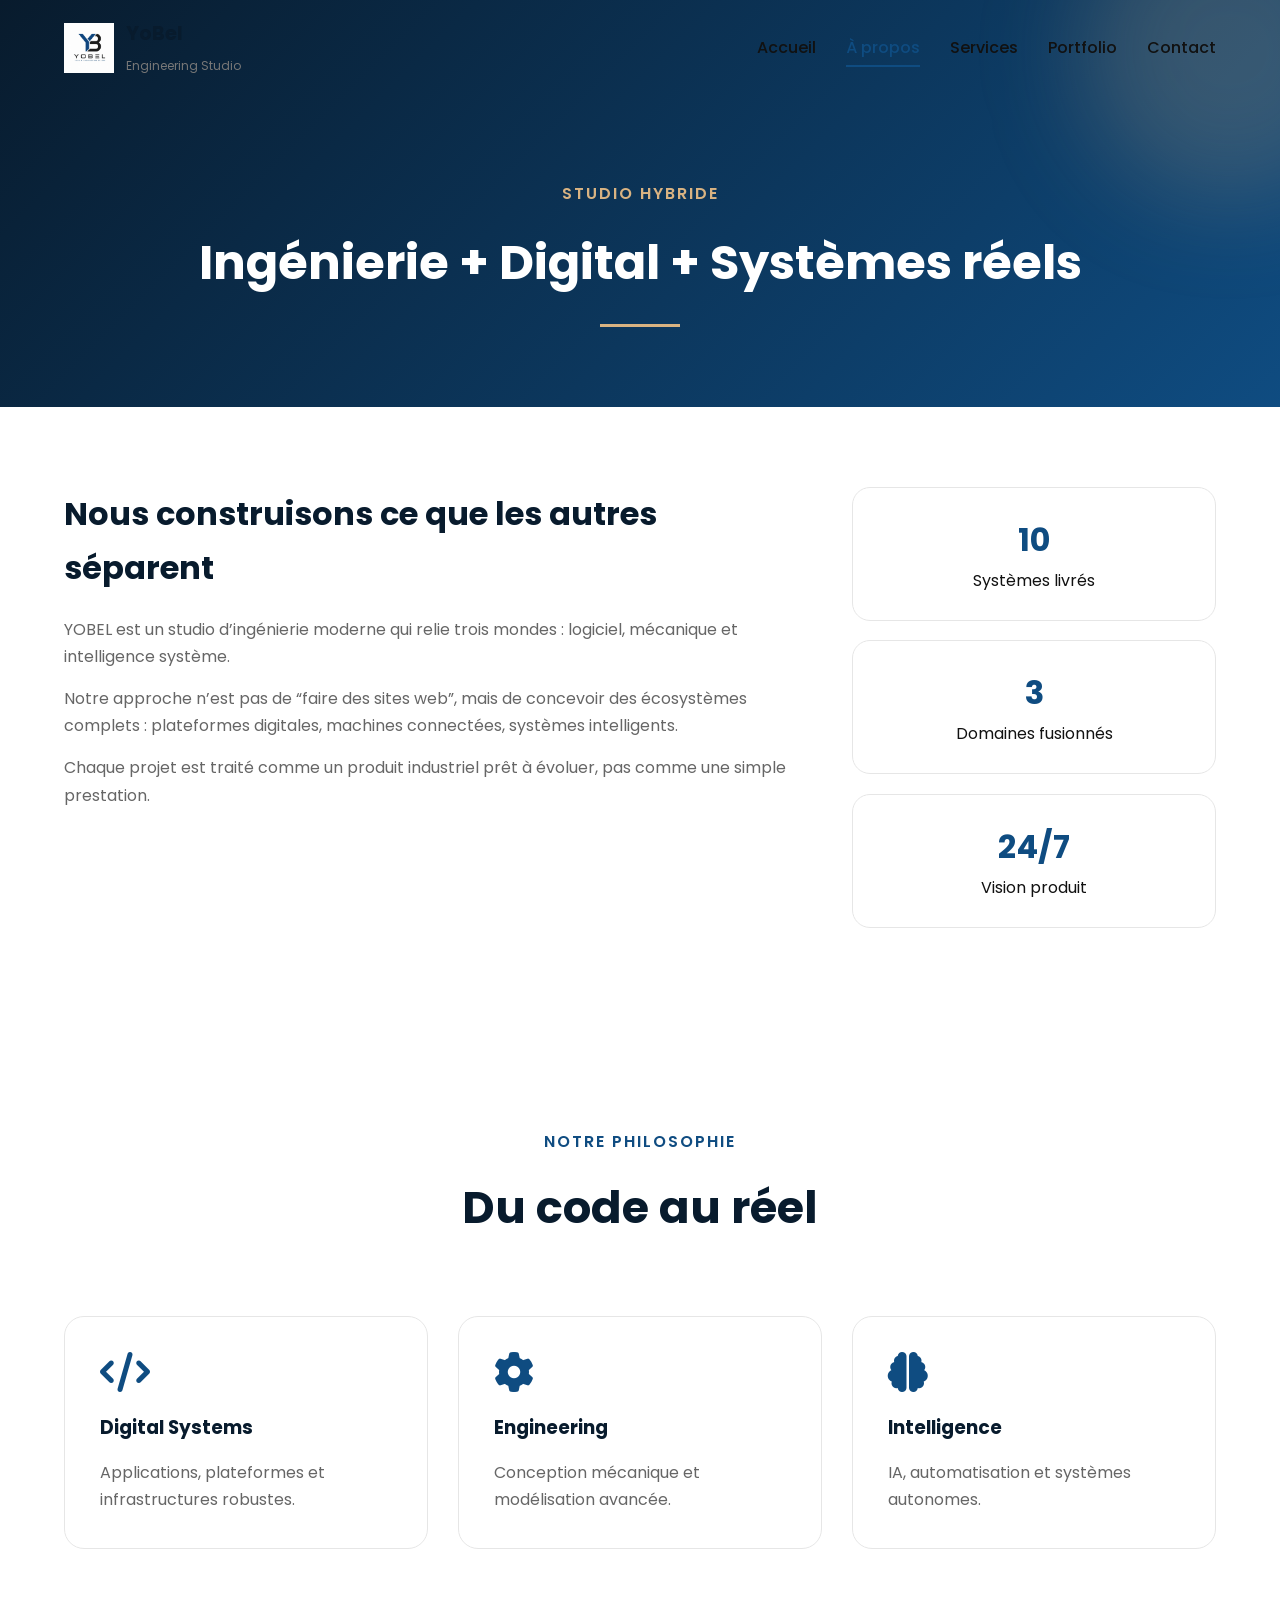
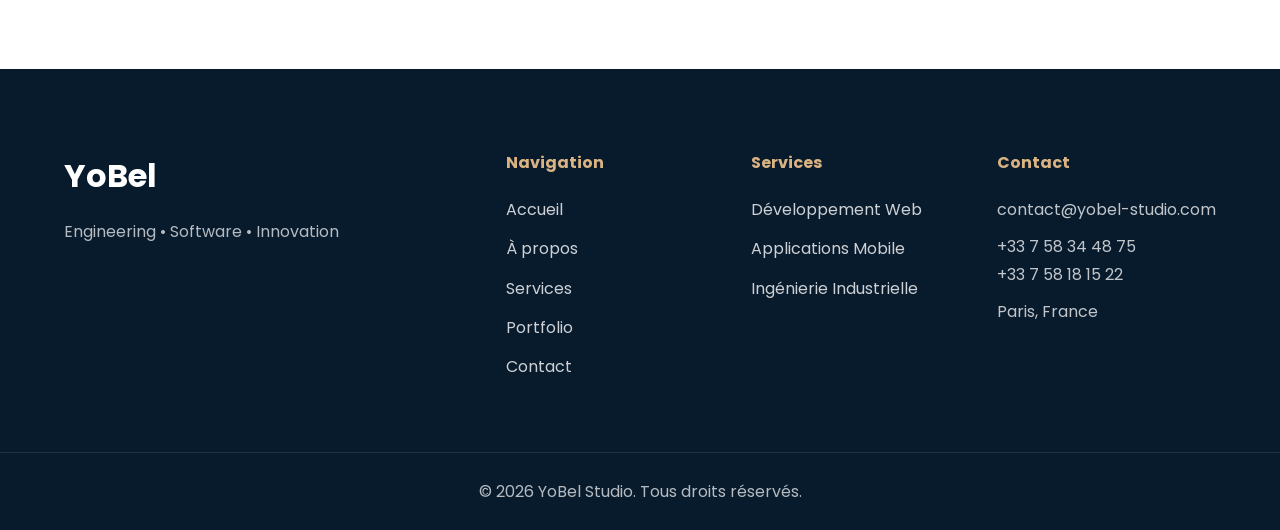
==== commit fc2930eb: "commit2" ====
--- a/html/about.html
+++ b/html/about.html
@@ -46,7 +46,7 @@
 
             <a href="../index.html" class="nav-link">Accueil</a>
 
-            <a href="about.html" class="nav-link active">À propos</a>
+            <a href="about.html" class="nav-link active" aria-current="page">À propos</a>
 
             <a href="services.html" class="nav-link">Services</a>
 
@@ -222,9 +222,12 @@
 
             <h4>Contact</h4>
 
-            <p>contact@yobel-studio.com</p>
-
-            <p>+33 7 58 34 48 75  +33 7 58 18 15 22</p>
+            <p class="footer-email">contact@yobel-studio.com</p>
+
+            <p class="footer-phone-numbers">
+                <span>+33 7 58 34 48 75</span>
+                <span>+33 7 58 18 15 22</span>
+            </p>
 
             <p>Paris, France</p>
 
--- a/css/style.css
+++ b/css/style.css
@@ -367,6 +367,12 @@
 
 }
 
+.nav-link.active{
+
+    color:var(--primary-blue);
+
+}
+
 .nav-link::after{
 
     content:'';
@@ -393,6 +399,12 @@
 
 }
 
+.nav-link.active::after{
+
+    width:100%;
+
+}
+
 .btn-nav{
 
     padding:12px 25px;
@@ -1662,6 +1674,18 @@
     color:rgba(255,255,255,.75);
 
     margin-bottom:10px;
+
+}
+
+.footer-email{
+
+    white-space:nowrap;
+
+}
+
+.footer-phone-numbers span{
+
+    display:block;
 
 }
 
@@ -2129,6 +2153,8 @@
 
     cursor:pointer;
 
+    white-space:nowrap;
+
     transition:.3s;
 
 }
@@ -2177,18 +2203,28 @@
 
 }
 
+/* --- Grid: equal-height cards, no orphan columns on narrow phones --- */
+
 .portfolio-grid{
 
     display:grid;
 
-    grid-template-columns:repeat(auto-fit,minmax(300px,1fr));
-
-    gap:30px;
+    grid-template-columns:repeat(auto-fit,minmax(260px,1fr));
+
+    gap:32px;
+
+    align-items:stretch;
 
 }
 
 .portfolio-card{
 
+    display:flex;
+
+    flex-direction:column;
+
+    height:100%;
+
     background:white;
 
     border-radius:20px;
@@ -2197,7 +2233,9 @@
 
     border:1px solid var(--border);
 
-    transition:.4s;
+    box-shadow:var(--shadow-sm);
+
+    transition:transform .4s ease, box-shadow .4s ease;
 
 }
 
@@ -2212,7 +2250,10 @@
 /* --- Live preview (real deployed site, scaled down inside an iframe) ---
    Renamed to .portfolio-live-preview: .portfolio-preview was already taken
    by the home page's "PORTFOLIO PREVIEW" section above, and the collision
-   was overriding that section's padding across the site. */
+   was overriding that section's padding across the site.
+   Uses aspect-ratio instead of a fixed height so the preview keeps its
+   proportions at every card width, from a 3-column desktop grid down to
+   a single mobile column. */
 
 .portfolio-live-preview{
 
@@ -2220,12 +2261,14 @@
 
     display:block;
 
-    height:180px;
+    aspect-ratio:16 / 10;
 
     overflow:hidden;
 
     background:#0d0d0d;
 
+    flex-shrink:0;
+
 }
 
 .portfolio-frame{
@@ -2259,7 +2302,8 @@
 }
 
 /* Tinted gradient sitting on top of the iframe so the card reads
-   immediately even before/if the preview finishes loading */
+   immediately even before/if the preview finishes loading, and on
+   touch devices that never trigger :hover */
 
 .portfolio-overlay{
 
@@ -2273,7 +2317,7 @@
 
     justify-content:center;
 
-    font-size:2.4rem;
+    font-size:clamp(1.8rem, 5vw, 2.4rem);
 
     color:rgba(255,255,255,.85);
 
@@ -2345,6 +2389,8 @@
 
     text-transform:uppercase;
 
+    white-space:nowrap;
+
 }
 
 .live-badge i{
@@ -2365,8 +2411,17 @@
 
 }
 
+/* --- Info block: flex column so the CTA always sticks to the bottom
+   of the card, even when one description runs longer than the others --- */
+
 .portfolio-info{
 
+    display:flex;
+
+    flex-direction:column;
+
+    flex:1;
+
     padding:25px;
 
 }
@@ -2399,6 +2454,8 @@
 
     margin-bottom:16px;
 
+    flex:1;
+
 }
 
 .portfolio-link{
@@ -2409,11 +2466,13 @@
 
     gap:8px;
 
+    align-self:flex-start;
+
     color:var(--primary-blue);
 
     font-weight:600;
 
-    margin-top:12px;
+    margin-top:auto;
 
     transition:all .3s ease;
 
@@ -2458,6 +2517,125 @@
     }
 
 }
+
+/* =======================================================
+
+   PORTFOLIO GRID — RESPONSIVE
+
+======================================================= */
+
+@media (max-width: 1024px){
+
+    .portfolio-grid{
+
+        grid-template-columns:repeat(auto-fit,minmax(240px,1fr));
+
+        gap:26px;
+
+    }
+
+}
+
+@media (max-width: 768px){
+
+    /* Filter chips scroll horizontally instead of wrapping into a
+       tall, awkward block of rows on narrower screens */
+
+    .portfolio-filters{
+
+        flex-wrap:nowrap;
+
+        justify-content:flex-start;
+
+        overflow-x:auto;
+
+        -webkit-overflow-scrolling:touch;
+
+        scrollbar-width:none;
+
+        padding:4px 4px 10px;
+
+        margin:0 -4px 30px;
+
+    }
+
+    .portfolio-filters::-webkit-scrollbar{
+
+        display:none;
+
+    }
+
+    .filter-btn{
+
+        flex:0 0 auto;
+
+    }
+
+    .portfolio-info{
+
+        padding:22px;
+
+    }
+
+}
+
+@media (max-width: 480px){
+
+    .portfolio-grid{
+
+        grid-template-columns:1fr;
+
+        gap:22px;
+
+    }
+
+    .portfolio-live-preview{
+
+        aspect-ratio:16 / 11;
+
+    }
+
+    .portfolio-info{
+
+        padding:20px;
+
+    }
+
+    .portfolio-info h3{
+
+        font-size:1.15rem;
+
+    }
+
+    .project-tag{
+
+        font-size:.7rem;
+
+    }
+
+    .live-badge{
+
+        top:10px;
+
+        right:10px;
+
+        padding:4px 9px;
+
+        font-size:.62rem;
+
+    }
+
+    .filter-btn{
+
+        padding:9px 16px;
+
+        font-size:.82rem;
+
+    }
+
+}
+
+
 
 /* =======================================================
 
